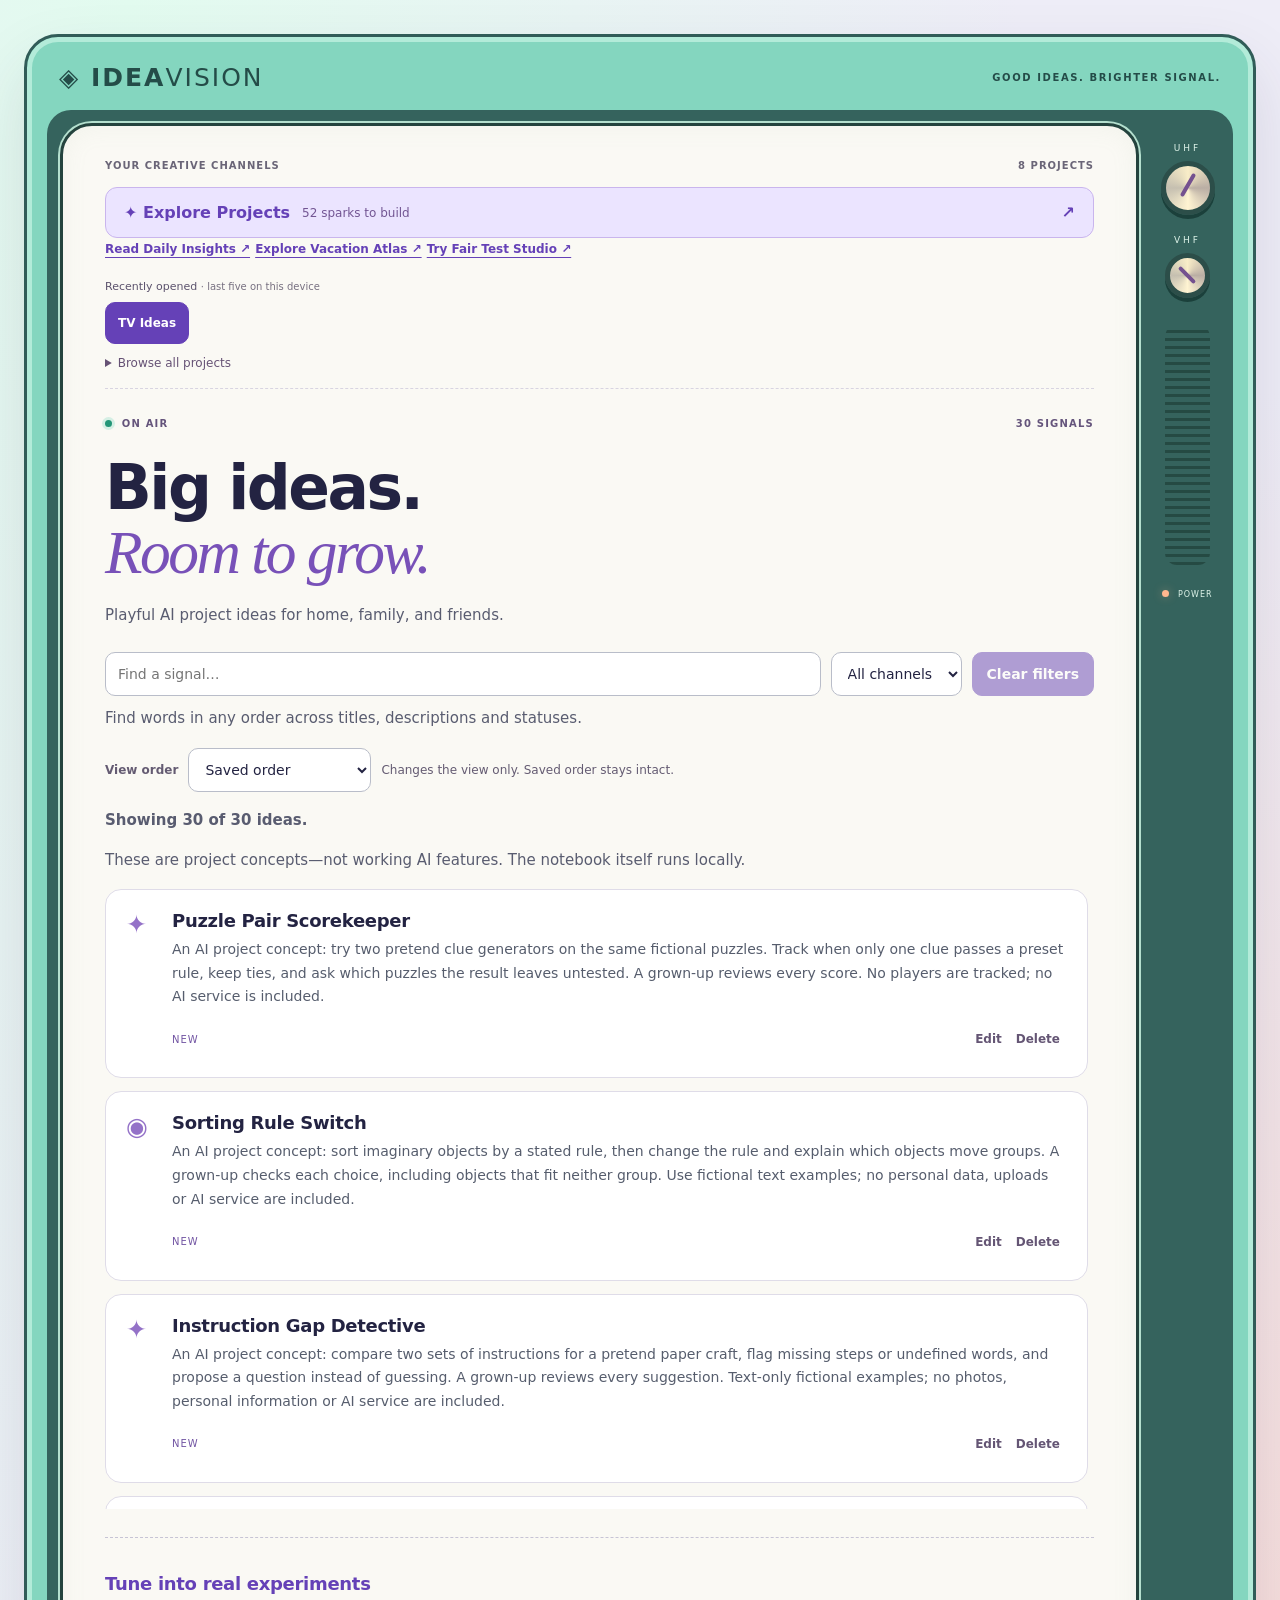
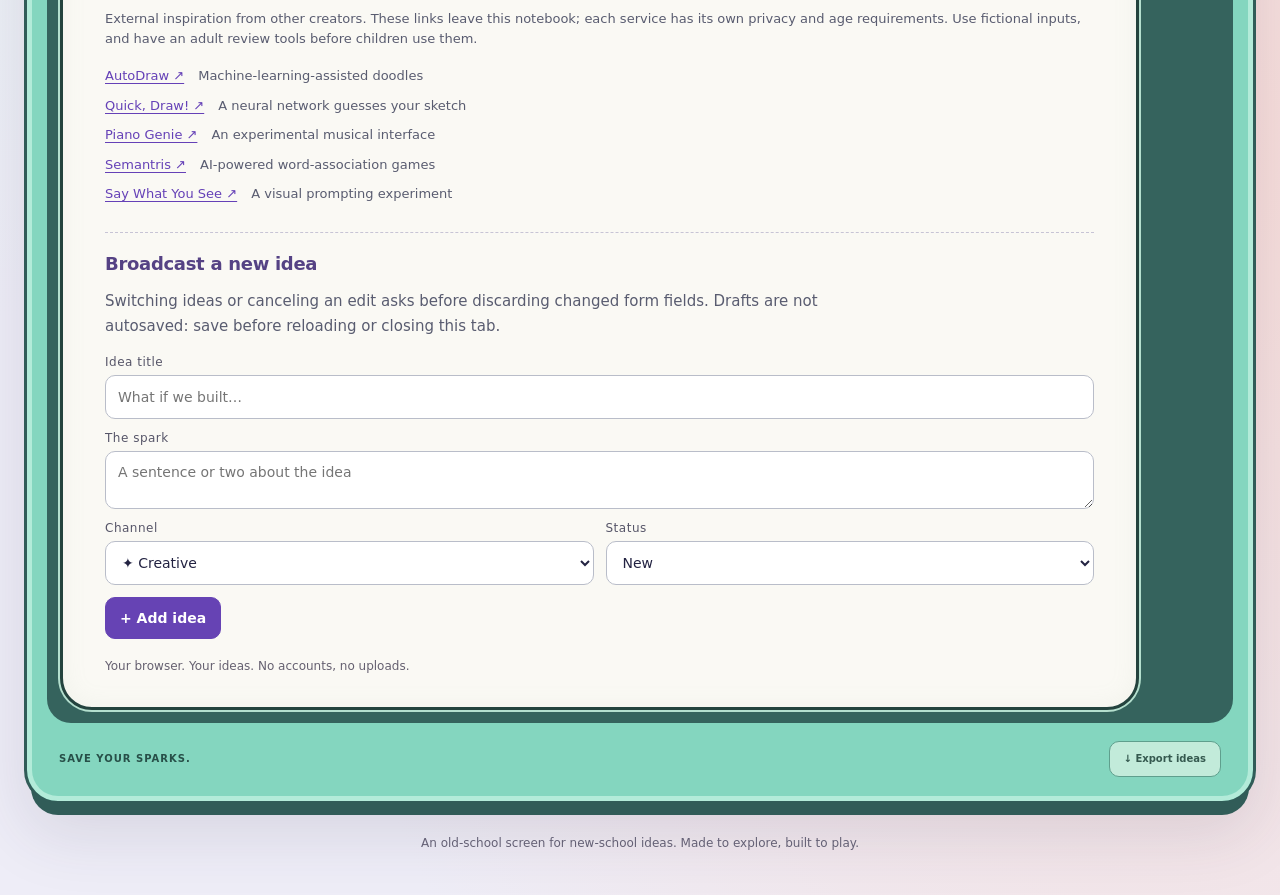
==== index.html @ 25216e30 "Measure position-only answer changes in Fair Test Studio" ====
<!doctype html>
<html lang="en">
<head><meta charset="utf-8"><meta name="viewport" content="width=device-width,initial-scale=1"><title>IdeaVision — Tune into your next idea</title><link rel="stylesheet" href="style.css?v=20261105-sort"></head>
<body>
<main class="television">
  <header><span class="brand">◈ IDEA<span>VISION</span></span><span class="model">GOOD IDEAS. BRIGHTER SIGNAL.</span></header>
  <div class="console">
    <section class="screen" aria-label="IdeaVision television">
      <nav class="launcher" aria-label="Project navigation">
        <div class="launcher-top"><span class="launcher-label">YOUR CREATIVE CHANNELS</span><span id="project-count"></span></div>
        <a class="explore-tab" href="#project=explore">✦ Explore Projects <span>52 sparks to build</span><b>↗</b></a>
        <a class="daily-insights-link" href="daily-insights/" target="_blank" rel="noopener noreferrer">Read Daily Insights ↗</a>
        <a class="daily-insights-link" href="vacations/" target="_blank" rel="noopener noreferrer">Explore Vacation Atlas ↗</a>
        <a class="daily-insights-link" href="fair-test.html" target="_blank" rel="noopener noreferrer">Try Fair Test Studio ↗</a>
        <p class="recent-label">Recently opened <span>· last five on this device</span></p>
        <div id="recent-projects" class="channels"></div>
        <details id="project-browser"><summary>Browse all projects</summary>
          <label for="project-search">Search projects</label><input id="project-search" type="search" placeholder="Find a tool, idea or endpoint…">
          <label for="project-picker">Jump to a project</label><select id="project-picker"><option value="">Choose a project…</option></select>
          <p id="project-results" role="status" aria-live="polite"></p><div id="project-directory"></div>
        </details>
        <p id="navigation-status" role="status" aria-live="polite"></p>
      </nav>
      <div id="panel-ideas" role="region" aria-label="TV Ideas notebook">
      <div class="broadcast"><span><i></i> ON AIR</span><span id="count">CH 01</span></div>
      <h1 id="heading">Big ideas.<br><em>Room to grow.</em></h1>
      <p class="intro">Playful AI project ideas for home, family, and friends.</p>
      <div class="toolbar"><label class="search"><span class="sr-only">Search ideas</span><input id="search" type="search" placeholder="Find a signal…" aria-describedby="search-help"></label><label><span class="sr-only">Filter by status</span><select id="filter"><option value="all">All channels</option><option>New</option><option>Exploring</option><option>Built</option></select></label><button id="clear-filters" type="button" disabled>Clear filters</button></div>
      <p id="search-help" class="intro">Find words in any order across titles, descriptions and statuses.</p>
      <div class="notebook-view"><label for="idea-sort">View order</label><select id="idea-sort" aria-describedby="sort-help"><option value="saved">Saved order</option><option value="title">Title A–Z</option><option value="status">Status: New → Built</option></select><span id="sort-help">Changes the view only. Saved order stays intact.</span></div>
      <p id="search-results" class="intro" role="status" aria-live="polite"></p>
      <p class="intro">These are project concepts—not working AI features. The notebook itself runs locally.</p>
      <p id="delete-note" class="intro" role="status" aria-live="polite"></p>
      <button id="undo-delete" type="button" hidden>Undo last delete</button>
      <div id="ideas" class="ideas"></div>
      <p id="empty" hidden>No signals here. Add an idea or change your filter.</p>
      <section class="inspiration" aria-labelledby="inspiration-heading">
        <h2 id="inspiration-heading">Tune into real experiments</h2>
        <p>External inspiration from other creators. These links leave this notebook; each service has its own privacy and age requirements. Use fictional inputs, and have an adult review tools before children use them.</p>
        <ul>
          <li><a href="https://www.autodraw.com/" target="_blank" rel="noopener noreferrer">AutoDraw ↗</a><span>Machine-learning-assisted doodles</span></li>
          <li><a href="https://quickdraw.withgoogle.com/?locale=en_US" target="_blank" rel="noopener noreferrer">Quick, Draw! ↗</a><span>A neural network guesses your sketch</span></li>
          <li><a href="https://magenta.github.io/glitch/piano-genie/" target="_blank" rel="noopener noreferrer">Piano Genie ↗</a><span>An experimental musical interface</span></li>
          <li><a href="https://experiments.withgoogle.com/semantris" target="_blank" rel="noopener noreferrer">Semantris ↗</a><span>AI-powered word-association games</span></li>
          <li><a href="https://labs.google.com/search/experiment/16" target="_blank" rel="noopener noreferrer">Say What You See ↗</a><span>A visual prompting experiment</span></li>
        </ul>
      </section>
      <form id="form">
        <h2 id="form-heading">Broadcast a new idea</h2>
        <p class="intro" id="draft-help">Switching ideas or canceling an edit asks before discarding changed form fields. Drafts are not autosaved: save before reloading or closing this tab.</p>
        <label>Idea title<input id="title" required maxlength="100" placeholder="What if we built…"></label>
        <label>The spark<textarea id="description" maxlength="500" rows="2" placeholder="A sentence or two about the idea"></textarea></label>
        <div class="form-row"><label>Channel<select id="icon"><option value="✦">✦ Creative</option><option value="◉">◉ Learning</option><option value="⚡">⚡ Tools</option><option value="♧">♧ Everyday</option></select></label><label>Status<select id="status"><option>New</option><option>Exploring</option><option>Built</option></select></label></div>
        <div class="buttons"><button type="submit" id="save">+ Add idea</button><button type="button" id="cancel" hidden>Cancel edit</button></div>
      </form>
      <p id="message" role="status" aria-live="polite"></p>
      <footer>Your browser. Your ideas. No accounts, no uploads.</footer>
      </div>
      <div id="panel-explore" role="region" aria-label="Explore Projects" hidden>
        <div class="broadcast"><span>CH 05 / THE POSSIBILITY CHANNEL</span><span>52 PROJECT CONCEPTS</span></div>
        <div class="explore-hero"><div><h1>What will you<br><em>make next?</em></h1><p class="intro">Small experiments. Big curiosity. Pick a spark, remix it, and make it yours.</p></div><div class="signal-art" aria-hidden="true"><span>✦</span><b>PLAY<br>CREATE<br>REPEAT</b></div></div>
        <p class="concept-note"><strong>Idea library, not 52 built apps.</strong> Each concept links to a real project or official building resource for inspiration. Our working tools are in Browse all projects above.</p>
        <div class="explore-toolbar"><label>Find your next spark<input type="search" id="explore-search" placeholder="Try music, AI, space, focus…"></label><label>Build level<select id="explore-level"><option value="all">Any level</option><option>Beginner</option><option>Intermediate</option><option>Advanced</option></select></label></div>
        <div id="explore-categories" class="explore-categories" role="group" aria-label="Project categories"></div>
        <div class="explore-actions"><label class="saved-toggle"><input id="explore-saved" type="checkbox"> My saved sparks</label><button id="explore-surprise" type="button">✧ Surprise me</button><button id="explore-clear" type="button">Clear filters</button></div>
        <p id="explore-count" role="status" aria-live="polite"></p><p id="explore-message" role="status" aria-live="polite"></p>
        <div id="explore-grid" class="explore-grid"></div>
        <div class="explore-pagination"><button id="explore-prev" type="button">← Previous</button><span id="explore-page"></span><button id="explore-next" type="button">Next sparks →</button></div>
        <p class="intro explore-footnote">Save buttons remember favorites on this browser only. Inspiration links open other websites; no saved ideas are sent. Some concepts need APIs, models, hardware or paid services: check requirements before building. Difficulty and time are rough planning estimates, not promises. Use fictional data for experiments.</p>
      </div>
      <div id="panel-news" role="region" aria-label="AI Agent Radar" hidden>
        <div class="broadcast"><span>CH 02 / AGENT RADAR</span><span id="agent-news-source">HACKER NEWS</span></div>
        <h1>Catch the<br><em>next signal.</em></h1>
        <p class="intro">Fresh conversations about AI agents, tools and launches. Search a topic, not just a handle.</p>
        <form id="agent-news-form">
          <label>What are you following?<input id="agent-news-query" maxlength="80" required value="AI agents" placeholder="AI agents, agentic AI, coding agents" autocomplete="off"></label>
          <div class="buttons"><button type="submit" id="agent-news-refresh">Refresh stories ↻</button><button type="button" id="agent-news-pause" aria-pressed="false">Pause auto-refresh</button></div>
        </form>
        <div class="brick-presets" id="agent-news-presets" aria-label="News topics"><button type="button" data-news-topic="AI agents">AI agents</button><button type="button" data-news-topic="agentic AI">Agentic AI</button><button type="button" data-news-topic="coding agents">Coding agents</button><button type="button" data-news-topic="multi-agent">Multi-agent</button></div>
        <p id="agent-news-status" role="status" aria-live="polite">Open this tab to fetch the latest matching Hacker News stories.</p>
        <div id="agent-news-list" aria-label="Recent Hacker News stories"></div>
        <p class="intro">Source: Hacker News community submissions via Algolia. Times are submission dates, not original article publication dates. Community claims are not independently verified. Topics are sent to Algolia; notebook content is not.</p>
        <p class="intro">This feed refreshes every five minutes while open and visible. It does not run in the background after you close the page, and upstream indexing may lag.</p>
        <div class="news-status"><strong>Want the conversation on X?</strong><p>This is a Hacker News feed, not X posts. Open the latest X search for your topic. X may ask you to sign in.</p><a id="agent-news-x-search" href="https://x.com/search?q=AI+agents&amp;src=typed_query&amp;f=live" target="_blank" rel="noopener noreferrer">Search latest on X ↗</a></div>
        <details class="news-plan"><summary>Optional public X profile preview</summary>
          <form id="news-form"><label>Public handle (without @)<input id="news-handle" maxlength="15" pattern="[A-Za-z0-9_]{1,15}" required placeholder="Public account handle" autocomplete="off"></label><p class="intro">Loading contacts X and may use its cookies. Only public posts can appear. Nothing from your notebook is sent. Do not enter passwords or API keys.</p><button type="submit" id="load-news">Load public X preview</button><button type="button" id="clear-news">Clear preview</button></form>
          <p id="news-message" role="status" aria-live="polite">No external X resources loaded.</p><div id="news-feed"></div>
          <p class="intro">X controls availability and ordering. An embedded profile is not a topic-search feed or a guarantee of freshness.</p>
        </details>
        <details class="news-plan"><summary>Connect a real X topic feed</summary><p>Automatic X search needs approved developer access, a server-side credential store and an API budget. No X API is connected or billed here. Never put a secret key in this public page or repository.</p><a href="https://docs.x.com/x-api/posts/search/introduction" target="_blank" rel="noopener noreferrer">Official X search documentation ↗</a></details>
      </div>
      <div id="panel-pomodoro" role="region" aria-label="Pomodoro Focus" hidden>
        <div class="broadcast"><span>CH 04 / FIND YOUR FOCUS</span><span>LOCAL TIMER</span></div>
        <h1>One thing.<br><em>One interval.</em></h1>
        <p class="intro">Focus, rest, repeat. Start with five 30-minute focus rounds, 10-minute short breaks and a 30-minute long break after round four.</p>
        <section class="pomodoro-display" aria-label="Timer">
          <h2 id="pomodoro-phase">Focus · round 1 of 5</h2>
          <p id="pomodoro-time" role="timer" aria-live="off" aria-label="Time remaining">30:00</p>
          <div class="buttons"><button id="pomodoro-start" type="button">Start</button><button id="pomodoro-pause" type="button" disabled>Pause</button><button id="pomodoro-reset" type="button">Reset session</button></div>
          <p id="pomodoro-status" role="status" aria-live="polite"></p>
        </section>
        <form id="pomodoro-form">
          <h2>Make it your rhythm</h2>
          <p class="intro">Fields are draft settings until you choose Apply. The session plan below always shows the applied settings.</p>
          <div class="form-row"><label>Focus (minutes)<input id="pomodoro-work" type="number" min="1" max="180" step="1" required value="30"></label><label>Short break (minutes)<input id="pomodoro-short" type="number" min="1" max="180" step="1" required value="10"></label></div>
          <div class="form-row"><label>Long break (minutes)<input id="pomodoro-long" type="number" min="1" max="180" step="1" required value="30"></label><label>Total focus rounds<input id="pomodoro-rounds" type="number" min="1" max="20" step="1" required value="5"></label></div>
          <label>Long break every N focus rounds<input id="pomodoro-longEvery" type="number" min="1" max="20" step="1" required value="4"></label>
          <button type="submit">Apply settings &amp; reset</button>
          <p id="pomodoro-settings-status" role="status" aria-live="polite"></p>
        </form>
        <h2>Your session</h2><p id="pomodoro-plan" class="intro"></p>
        <p class="intro">Intervals advance automatically; the session ends after the last focus round with no extra break. Keep this page open: refresh or closing it resets this timer and its settings. Switching projects keeps it running. A sleeping or throttled browser may update late; it catches up to elapsed time when active. No alarm, notifications or background service. Notebook data is unchanged.</p>
      </div>
      <div id="panel-bricks" role="region" aria-label="Brick Word" hidden>
        <div class="broadcast"><span>CH 03 / MAKE SOMETHING</span><span>READY TO BUILD</span></div>
        <h1>Small bricks.<br><em>Big words.</em></h1>
        <p class="intro">Turn a word into colorful LEGO-style brick lettering. Build it. Download it. Make someone smile.</p>
        <form id="brick-form">
          <div class="brick-controls"><label>Your word or short phrase<input id="brick-word" maxlength="48" value="HELLO" required placeholder="Try DREAM BIG" autocomplete="off" aria-describedby="brick-help"></label><label>Brick colors<select id="brick-palette"><option value="classic">Toybox classics</option><option value="sunset">Sunset candy</option><option value="ocean">Ocean blue</option></select></label></div>
          <p id="brick-help" class="intro">Up to 24 characters. Letters are built from studs, not AI-generated objects. Text stays in your browser.</p>
          <div class="buttons"><button type="submit">Build image ↗</button><button type="button" id="brick-download">↓ Download PNG</button></div>
        </form>
        <div class="brick-presets" aria-label="Try a sample word"><span>TRY</span><button type="button" data-brick-word="PLAY">PLAY</button><button type="button" data-brick-word="DREAM BIG">DREAM BIG</button><button type="button" data-brick-word="ROBOT">ROBOT</button></div>
        <div class="brick-preview"><canvas id="brick-canvas" width="1400" height="900" role="img" aria-label="Building-block lettering preview">Your browser needs canvas support to show the brick image.</canvas></div>
        <p id="brick-message" role="status" aria-live="polite"></p>
        <p class="intro">Free, local rendering. No account, API key, or upload. Not affiliated with or endorsed by the LEGO Group.</p>
      </div>
    </section>
    <aside aria-label="Television details"><span class="tuning">UHF</span><div class="dial" aria-hidden="true"></div><span class="tuning">VHF</span><div class="dial small" aria-hidden="true"></div><div class="speaker" aria-hidden="true"></div><span class="power"><i></i> POWER</span></aside>
  </div>
  <div class="bottom"><span>SAVE YOUR SPARKS.</span><button id="export" type="button">↓ Export ideas</button></div>
</main>
<p class="caption">An old-school screen for new-school ideas. Made to explore, built to play.</p>
<script src="app.js?v=20261120-pairs"></script>
<script src="projects.js?v=20261113-6-vacation-atlas"></script>
<script src="navigation.js?v=2-explore"></script>
<script src="channels.js?v=3-directory"></script>
<script src="brickword.js?v=1"></script>
<script src="news.js?v=1"></script>
<script src="pomodoro.js?v=1"></script>
<script src="explore-data.js?v=3"></script>
<script src="explore.js?v=1"></script>
</body></html>
---- style.css ----
:root{color-scheme:dark;--ink:#d9f0bf;--dim:#9bb18b;--accent:#e4c76c;--edge:#324633}*{box-sizing:border-box}body{margin:0;padding:55px 22px 28px;background:#151714;color:var(--ink);font-family:ui-monospace,SFMono-Regular,Consolas,monospace;background-image:radial-gradient(ellipse at top,#30352a,transparent 65%)}.television{max-width:1080px;margin:auto;background:linear-gradient(110deg,#8b6542,#66462f);padding:24px;border:8px solid #33291f;border-radius:40px;box-shadow:0 30px 70px #0009,inset 0 0 0 2px #ba936a}header{display:flex;justify-content:space-between;align-items:center;padding:0 8px 20px;gap:16px;color:#f5deaf}.brand{font-size:24px;font-weight:800;letter-spacing:2px}.brand span{font-weight:400}.model{font-size:10px;letter-spacing:2px}.console{display:grid;grid-template-columns:minmax(0,1fr) 116px;gap:20px;background:#302d24;border-radius:24px;padding:20px;box-shadow:inset 0 3px 8px #0008}.screen{position:relative;background:#18251d;border:7px solid #0d120f;border-radius:70px / 38px;padding:30px;box-shadow:inset 0 0 50px #0008,0 0 0 3px #5a5747;overflow:hidden}.screen:before{content:"";position:absolute;inset:0;background:repeating-linear-gradient(0deg,transparent,transparent 3px,#0002 4px);pointer-events:none;z-index:1;opacity:.45}.broadcast{display:flex;justify-content:space-between;font-size:11px;letter-spacing:2px;color:var(--accent)}i{display:inline-block;width:7px;height:7px;background:#d7b84d;border-radius:50%;margin-right:5px;box-shadow:0 0 8px #e4c76c88}h1{font-family:Georgia,serif;font-size:clamp(38px,5vw,58px);font-weight:400;line-height:1.03;letter-spacing:-2px;margin:26px 0 14px}h1 em{color:var(--accent)}.intro,.caption{font-size:12px;line-height:1.6;color:var(--dim)}.toolbar{display:flex;gap:10px;margin:25px 0 18px}.search{flex:1}input,textarea,select,button{font:inherit;font-size:12px;border-radius:6px}input,textarea,select{width:100%;background:#122018;border:1px solid #496047;padding:11px;color:var(--ink)}input:focus,textarea:focus,select:focus,button:focus-visible{outline:2px solid var(--accent);outline-offset:3px}button{cursor:pointer;border:1px solid #65724e;padding:10px 14px;background:#cfbd76;color:#1b2319;font-weight:700}button:hover{background:#e4d499}.ideas{display:grid;gap:10px}.card{padding:15px;border:1px solid var(--edge);border-radius:10px;background:#223426;display:grid;grid-template-columns:32px 1fr;gap:10px}.idea-icon{font-size:25px;color:var(--accent)}.card h2{font-size:15px;margin:0 0 7px}.card p{font-size:12px;line-height:1.6;color:#b1c5a2;margin:0;white-space:pre-wrap;overflow-wrap:anywhere}.card h2{overflow-wrap:anywhere}.card-bottom{display:flex;align-items:center;justify-content:space-between;margin-top:12px;gap:8px}.badge{color:#c7b972;font-size:10px;letter-spacing:1px;text-transform:uppercase}.card button{background:transparent;color:var(--dim);padding:4px 7px;border:0;font-size:11px}.card button:hover{color:var(--accent);background:#314631}form{margin-top:28px;padding-top:20px;border-top:1px dashed #536344}form h2{font-size:13px;font-weight:400;margin:0 0 15px;color:var(--accent)}form label{display:block;font-size:10px;color:var(--dim);letter-spacing:.5px;margin-bottom:12px}form label input,form label textarea,form label select{display:block;margin-top:6px}.form-row{display:flex;gap:12px}.form-row label{flex:1}.buttons{display:flex;gap:10px}#cancel{background:transparent;color:var(--ink)}footer{font-size:10px;color:#8da180;margin-top:20px}#message{font-size:11px;color:var(--accent)}aside{display:flex;align-items:center;flex-direction:column;padding:10px 0;color:#c9bd9b}.tuning{font-size:10px;letter-spacing:3px;margin:8px 0 12px}.dial{height:78px;width:78px;border:7px solid #171b18;border-radius:50%;background:conic-gradient(#716e59,#272e26,#797360,#30332a,#716e59);box-shadow:0 3px 6px #0008;position:relative;margin-bottom:20px}.dial:after{content:"";position:absolute;width:5px;height:38px;background:#c8bb8a;left:29px;top:6px;transform:rotate(30deg);border-radius:5px}.small{width:65px;height:65px}.small:after{left:23px;height:31px;top:4px;transform:rotate(-45deg)}.speaker{width:85px;flex:1;min-height:180px;background:repeating-linear-gradient(0deg,#171c17 0,#171c17 3px,transparent 3px,transparent 8px);margin:15px 0 25px;border-radius:12px}.power{font-size:9px;letter-spacing:1px}.bottom{display:flex;justify-content:space-between;align-items:center;margin:20px 8px 0;font-size:10px;letter-spacing:2px;color:#f5deb6}.bottom button{background:#382e23;color:#e6cfa0;border-color:#8f7957;font-size:10px}.caption{text-align:center;margin:20px auto;max-width:700px}.sr-only{position:absolute;width:1px;height:1px;padding:0;margin:-1px;overflow:hidden;clip:rect(0,0,0,0);white-space:nowrap;border:0}[hidden]{display:none!important}@media(max-width:650px){body{padding:20px 10px}.television{border-width:5px;border-radius:25px;padding:12px}.console{display:block;padding:10px}.screen{border-radius:35px / 22px;padding:22px 16px;border-width:4px}aside{display:none}.model{display:none}.brand{font-size:19px}header{padding:4px 5px 15px}.toolbar{flex-direction:column}.bottom{letter-spacing:0;gap:10px}.form-row{gap:8px}.card{grid-template-columns:22px 1fr;gap:8px}h1{letter-spacing:-1px}.caption{font-size:10px}}

.inspiration{margin-top:28px;padding-top:20px;border-top:1px dashed #536344}.inspiration h2{font-size:15px;color:var(--accent)}.inspiration p{font-size:11px;line-height:1.6;color:var(--dim)}.inspiration ul{list-style:none;padding:0;display:grid;gap:10px}.inspiration li{display:flex;flex-wrap:wrap;gap:6px 14px;font-size:11px;line-height:1.5}.inspiration a{color:var(--accent);text-underline-offset:3px}.inspiration span{color:var(--dim)}.inspiration a:focus-visible{outline:2px solid var(--accent);outline-offset:4px}
.ideas{max-height:540px;overflow-y:auto;padding-right:6px;scrollbar-color:#65724e #18251d;scrollbar-width:thin}@media(max-width:650px){.ideas{max-height:440px}}
.channels{display:flex;gap:8px;margin:0 0 24px;position:relative;z-index:2}.channels button{flex:1;background:#172019;color:var(--dim);padding:12px 8px}.channels button[aria-selected="true"]{background:#dac275;color:#1b281d;box-shadow:0 0 14px #d4bf5422}.news-status{border:1px dashed #8b8451;padding:18px;margin:24px 0;color:var(--accent);font-size:13px;line-height:1.7}.news-status p,.news-plan{font-size:12px;line-height:1.7;color:var(--dim)}#news-message{font-size:12px;line-height:1.7;color:var(--accent)}#news-feed a,.news-plan a{color:var(--accent)}#news-feed{min-height:40px;overflow:hidden;margin:20px 0}#clear-news{background:transparent;color:var(--ink);margin:8px 0}.news-plan{margin:25px 0}button:disabled{cursor:wait;opacity:.6}@media(max-width:650px){.channels button{font-size:10px;padding:12px 4px}}

/* Brick Word studio: scoped to the third channel. */
.brick-controls{display:grid;grid-template-columns:2fr 1fr;gap:14px}#brick-form{margin-top:20px}#brick-word{font-size:18px;letter-spacing:1px}#brick-download{background:transparent;color:var(--ink)}.brick-presets{display:flex;align-items:center;flex-wrap:wrap;gap:7px;margin:20px 0 14px;font-size:10px;color:var(--dim)}.brick-presets button{background:#223426;color:var(--accent);font-size:10px;padding:7px 10px}.brick-preview{background:#e7e5dc;border:5px solid #0e1711;border-radius:14px;overflow:hidden;box-shadow:0 8px 24px #0004}#brick-canvas{display:block;width:100%;height:auto}#brick-message{color:var(--accent);font-size:12px;line-height:1.6;min-height:38px}.channels{flex-wrap:wrap}.channels button{min-width:100px}.buttons{flex-wrap:wrap}@media(max-width:650px){.brick-controls{grid-template-columns:1fr}.channels{gap:5px}.channels button{min-width:70px}.brick-preview{border-width:3px;border-radius:9px}}
/* Scalable launcher: five recent destinations, bounded directory, no 50-tab strip. */
.launcher{border-bottom:1px dashed #536344;padding-bottom:12px;margin-bottom:24px}.launcher-top{display:flex;justify-content:space-between;gap:12px;font-size:10px;letter-spacing:1px;color:var(--accent)}.recent-label{font-size:11px;margin:17px 0 9px}.recent-label span{color:var(--dim);font-size:10px}.launcher .channels{margin-bottom:12px;flex-wrap:wrap}.launcher .channels button,.launcher .channels a{flex:0 1 auto;min-width:0;padding:10px 13px;font-size:12px}.launcher button[aria-current="page"]{background:var(--accent);color:#172019}.launcher a{color:var(--accent)}#project-browser{background:#101b14;border:1px solid var(--edge);border-radius:10px;padding:13px}#project-browser summary{cursor:pointer;color:var(--accent);font-size:12px}#project-browser label{display:block;font-size:11px;margin:14px 0 6px}#project-directory{max-height:330px;overflow:auto;display:grid;gap:10px}.project-card{border-top:1px solid var(--edge);padding:13px 3px}.project-card .badge{display:block;margin-bottom:8px}.project-card button{display:block;background:transparent;color:var(--ink);padding:3px 0;text-align:left;font-size:15px}.project-card p,#project-results,#navigation-status{font-size:11px;line-height:1.6;color:var(--dim)}#navigation-status:empty{display:none}.launcher :focus-visible{outline:2px solid var(--accent);outline-offset:3px}
#agent-news-list{max-height:600px;overflow:auto;margin-top:20px}.agent-news-card{border-top:1px solid var(--edge);padding:15px 2px}.agent-news-card h3{font-size:15px;line-height:1.6;margin:0 0 8px}.agent-news-card a,.news-status a{color:var(--accent);text-underline-offset:3px}.agent-news-card>a{font-size:11px}#agent-news-status{font-size:12px;line-height:1.6;color:var(--accent)}#agent-news-pause{background:transparent;color:var(--ink)}


/* Local focus timer; keep countdown stable and responsive. */
.pomodoro-display {padding:1.25rem;border:1px solid var(--line,#527267);border-radius:12px;margin:1.5rem 0;}
#pomodoro-time {font-size:clamp(3rem,12vw,6rem);font-variant-numeric:tabular-nums;line-height:1.1;margin:1rem 0;}
#pomodoro-plan {overflow-wrap:anywhere;}

/* Modern mint television: a generous screen, crisp type, and playful analog details. */
:root{color-scheme:light;--ink:#232342;--dim:#595c70;--accent:#6541b7;--edge:#dcdbe8}
body{padding:34px 24px 22px;background:#eeedf7;background-image:radial-gradient(ellipse at 10% 0%,#e2fbef,transparent 55%),radial-gradient(ellipse at 95% 70%,#f7dcd9,transparent 55%);font-family:ui-sans-serif,system-ui,-apple-system,BlinkMacSystemFont,"Segoe UI",sans-serif}
.television{max-width:1380px;background:#84d6bf;padding:20px;border:3px solid #315c58;border-radius:34px;box-shadow:0 18px 0 -7px #315c58,0 30px 65px #34334d20,inset 0 0 0 5px #b3ebd9}
header{color:#244c48;padding:6px 12px 18px}.brand{font-size:25px;letter-spacing:2px}.model{font-size:10px;font-weight:700;letter-spacing:1.6px}
.console{grid-template-columns:minmax(0,1fr) 65px;gap:16px;padding:13px;background:#35635d;border-radius:24px;box-shadow:none}
.screen{background:#faf9f4;border:3px solid #24433e;border-radius:32px;padding:34px 42px;box-shadow:inset 0 0 25px #a6b8a71a,0 0 0 2px #b4dfce}
.screen:before{opacity:.025;z-index:0}.screen>*{position:relative;z-index:1}
h1{font-family:ui-sans-serif,system-ui,sans-serif;font-weight:800;font-size:clamp(38px,4.8vw,64px);letter-spacing:-2.5px;line-height:1.04;margin:24px 0 18px}h1 em{font-family:Georgia,serif;font-weight:400;color:#7851b8}h2{letter-spacing:-.3px}
.intro{font-size:15px;line-height:1.7;max-width:76ch}.broadcast{font-size:10px;line-height:1.6;letter-spacing:1.2px;font-weight:750;color:#64547b}.broadcast i{background:#239677;box-shadow:0 0 0 3px #d5efe4}
input,textarea,select,button{font-size:14px;border-radius:10px}input,textarea,select{background:#fff;border-color:#b9bdc9;color:var(--ink);padding:12px;min-height:44px}button{background:#6643b4;color:white;border:1px solid #6643b4;min-height:42px}button:hover{background:#523595}button:disabled{cursor:not-allowed;opacity:.5}a{color:#6341aa;text-underline-offset:4px}a:focus-visible,summary:focus-visible{outline:3px solid #8563cf;outline-offset:4px}
form{border-color:#c7c4d5}form label{font-size:12px;color:#565568}form h2{font-size:18px;font-weight:700;color:#554284}.card{background:#fff;border-color:#dfdce8;padding:20px;grid-template-columns:30px 1fr;gap:16px;border-radius:16px}.card h2{font-size:18px}.card p{font-size:14px;line-height:1.7;color:#565d6d}.idea-icon{color:#9472c8}.badge{color:#7255a3}.card button{font-size:12px;color:#645574;min-height:36px}.card button:hover{background:#eeebf8;color:#563494}.ideas{max-height:620px;scrollbar-color:#ab9bca #f0eef7;gap:13px}.toolbar{margin-top:24px}
.launcher{border-color:#d8d4e1;padding-bottom:18px;margin-bottom:27px}.launcher-top{font-size:10px;color:#6a6577;font-weight:750}.recent-label{margin-top:14px;color:#5b526c}.recent-label span{color:#777080}.launcher .channels{gap:6px}.launcher .channels button{border-color:#d7d1e5;color:#5c4c75;background:#f0edf7;font-size:12px;padding:9px 12px}.launcher button[aria-current="page"]{background:#6541b7;color:white;border-color:#6541b7}.launcher .channels button:hover{background:#dfd6f0;color:#372652}
.explore-tab{display:flex;align-items:center;gap:12px;margin-top:16px;padding:15px 18px;background:#ebe4ff;border:1px solid #c9b5ed;border-radius:12px;text-decoration:none;font-size:16px;font-weight:750;color:#51308d}.explore-tab span{font-size:12px;font-weight:500;color:#725593}.explore-tab b{margin-left:auto}.explore-tab:hover,.explore-tab[aria-current="page"]{background:#e0d4f7;border-color:#a789d3}
#project-browser{background:transparent;border:0;padding:0}#project-browser summary{color:#665275;font-size:12px}#project-directory{grid-template-columns:repeat(2,minmax(0,1fr));gap:14px}#project-browser label{font-size:12px;color:var(--dim)}.project-card button{color:#4e377a;font-size:16px;min-height:32px}.project-card button:hover{background:#f0eafa}.project-card p,#project-results,#navigation-status{font-size:12px;color:var(--dim)}
aside{color:#def3e9;padding:12px 0}.tuning{font-size:9px;margin:8px 0}.dial{width:54px;height:54px;border:5px solid #2c4e49;background:conic-gradient(#f9edc8,#baaea4,#fff4d2,#c5bfb0,#f9edc8);margin-bottom:12px;box-shadow:0 4px 0 #1b403b}.dial:after{width:4px;height:26px;background:#74518f;left:20px;top:6px}.small{width:45px;height:45px}.small:after{left:15px;height:22px}.speaker{width:45px;min-height:130px;max-height:240px;background:repeating-linear-gradient(0deg,#254a43 0,#254a43 3px,transparent 3px,transparent 8px)}.power{font-size:8px}.power i{background:#ffb78f;box-shadow:0 0 10px #ffb78f60}
.bottom{color:#274f48;letter-spacing:1px;font-weight:750;margin:18px 12px 4px}.bottom button{color:#35594f;background:#c2ebda;border-color:#5f9f8d;min-height:36px}.caption{font-size:12px;color:#646075;max-width:900px;margin-top:30px}footer{font-size:12px;color:#656070}
.inspiration{border-color:#c7c4d5}.inspiration h2{font-size:18px}.inspiration p,.inspiration li{font-size:13px}.brick-presets button{background:#ebe4f7;color:#5a3c8b;border-color:#d8cbe8}.brick-preview{border-color:#c3b8da}.news-status{background:#f0edf8;color:#5f447d;border-color:#baa9d0}.news-status p,.news-plan{color:#5e596d;font-size:14px}.agent-news-card{padding:20px 2px}.agent-news-card h3{font-size:18px}.pomodoro-display{background:#eee8fb;border-color:#c9b5e2;border-radius:20px;padding:24px}.pomodoro-display h2{font-size:17px;color:#5b3d88}#pomodoro-time{color:#513882;font-weight:750;letter-spacing:-3px}#brick-download,#agent-news-pause,#clear-news,#cancel{background:transparent;color:#604381;border-color:#ad9bc7}
.explore-hero{display:flex;align-items:center;justify-content:space-between;gap:25px}.explore-hero .intro{max-width:48ch}.signal-art{flex:0 0 150px;transform:rotate(7deg);border-radius:22px;background:#fac2ad;border:2px solid #935b59;color:#754550;padding:18px;box-shadow:7px 7px 0 #eadbef;text-align:center}.signal-art span{display:block;font-size:66px;line-height:1}.signal-art b{font-size:11px;letter-spacing:2px;line-height:1.5}.concept-note{background:#efedf5;border-radius:12px;padding:15px 18px;font-size:12px;color:#676171;line-height:1.65}.concept-note strong{color:#514366}
.explore-toolbar{display:grid;grid-template-columns:minmax(0,1fr) 180px;gap:16px;margin:25px 0 15px}.explore-toolbar label{font-size:12px;color:#645b72;font-weight:650}.explore-toolbar input,.explore-toolbar select{display:block;margin-top:7px}.explore-categories{display:flex;flex-wrap:wrap;gap:7px}.explore-categories button{font-size:12px;border:1px solid #c9c0d8;background:#fff;color:#655575;min-height:38px;padding:8px 12px;border-radius:24px}.explore-categories button[aria-pressed="true"]{background:#6443a6;color:white;border-color:#6443a6}.explore-actions{display:flex;gap:9px;flex-wrap:wrap;align-items:center;margin-top:17px}.explore-actions button{font-size:12px;padding:9px 12px;min-height:38px}#explore-clear{background:transparent;color:#6c5b7d;border-color:#c9bfd4}.saved-toggle{display:flex;align-items:center;gap:7px;margin-right:auto;font-size:12px;color:#62566e}.saved-toggle input{width:18px;min-height:18px;accent-color:#6b48ad}#explore-count{font-size:12px;font-weight:650;margin:22px 0 14px;color:#756681}#explore-message{font-size:12px;color:#5f407e}#explore-message:empty{display:none}
.explore-grid{display:grid;grid-template-columns:repeat(3,minmax(0,1fr));gap:16px}.spark-card{display:flex;flex-direction:column;background:#fff;border:1px solid #d8d4e1;border-radius:17px;padding:20px;box-shadow:0 4px 0 #e8e5ee;min-width:0;transition:transform .15s,box-shadow .15s}.spark-card:hover{transform:translateY(-3px);box-shadow:0 7px 0 #e8e5ee}.spark-top{display:flex;align-items:center;justify-content:space-between;gap:8px}.spark-number{display:grid;place-items:center;width:33px;height:33px;flex-shrink:0;background:#efe6fc;border-radius:10px;font-size:12px;font-weight:750;color:#765199}.spark-category{font-size:9px;text-transform:uppercase;letter-spacing:.5px;color:#7a648e;text-align:right}.spark-card:nth-child(3n+2) .spark-number{background:#dff1e6;color:#35775d}.spark-card:nth-child(3n+3) .spark-number{background:#ffe8d9;color:#985c39}.spark-card h2{font-size:19px;line-height:1.2;margin:18px 0 10px;color:#353046}.spark-description{font-size:13px;line-height:1.7;color:#686174;margin:0 0 18px;flex:1}.spark-meta{font-size:11px;line-height:1.5;color:#85718e;border-top:1px solid #eeebf2;padding-top:12px;margin:0}.spark-actions{display:flex;align-items:center;gap:10px;justify-content:space-between;margin-top:14px}.spark-save{font-size:12px;color:#705183;border:1px solid #d4c6de;background:#f8f4fc;min-height:36px;padding:7px 10px;flex-shrink:0}.spark-save:hover,.spark-save[aria-pressed="true"]{background:#ecdef6;color:#6e3d91;border-color:#b79acb}.spark-actions a{font-size:11px;line-height:1.5;color:#795a90;text-align:right;overflow-wrap:anywhere}.explore-empty{grid-column:1/-1;padding:32px;border:1px dashed #bbaac9;border-radius:15px;color:#776381;text-align:center}.explore-pagination{display:flex;align-items:center;justify-content:center;gap:18px;margin:26px 0}.explore-pagination button{font-size:12px;background:#f1ecf7;color:#6a4b82;border-color:#cdbada;min-height:40px}.explore-pagination span{font-size:12px;color:#806b8c}.explore-footnote{font-size:12px;border-top:1px solid #e0d9e8;padding-top:20px}
@media(min-width:1500px){.screen{padding:40px 48px}}
@media(max-width:1100px){.explore-grid{grid-template-columns:repeat(2,minmax(0,1fr))}.screen{padding:28px}.signal-art{flex-basis:115px;padding:13px}.signal-art span{font-size:49px}}
@media(max-width:700px){body{padding:12px 8px 18px}.television{padding:10px;border-radius:23px;border-width:2px;box-shadow:0 10px 0 -5px #315c58,0 16px 32px #34334d20}.console{display:block;padding:7px;border-radius:19px}.screen{padding:22px 17px;border-radius:20px;border-width:2px}aside{display:none}header{padding:5px 6px 13px}.brand{font-size:20px}.model{display:none}h1{font-size:40px;letter-spacing:-1.7px}.intro{font-size:14px}.explore-tab{padding:13px 12px;font-size:14px;gap:8px}.explore-tab span{font-size:10px}.explore-grid{grid-template-columns:1fr}.spark-card{padding:21px}.spark-card h2{font-size:21px}.spark-description{font-size:14px}.spark-category{font-size:10px}.explore-hero{gap:10px}.signal-art{display:none}.explore-toolbar{grid-template-columns:1fr}.explore-categories{gap:6px}.explore-categories button{font-size:11px;padding:8px 10px}.explore-actions{gap:8px}.saved-toggle{width:100%;margin-bottom:5px}.explore-pagination{gap:10px}.explore-pagination button{padding:10px}.card{padding:16px;gap:10px}.card h2{font-size:17px}.card p{font-size:13px}.ideas{max-height:560px}.toolbar{flex-direction:column}.form-row{gap:10px}.launcher .channels button{font-size:11px;padding:8px 10px}#project-directory{grid-template-columns:1fr}.bottom{font-size:9px;margin:13px 4px 0}.caption{font-size:11px}.brick-controls{grid-template-columns:1fr}.pomodoro-display{padding:18px}.broadcast{font-size:9px;letter-spacing:.6px;gap:10px}.concept-note{font-size:12px;padding:13px}.explore-footnote{font-size:12px}}
@media(prefers-reduced-motion:reduce){.spark-card{transition:none}.spark-card:hover{transform:none}}


/* Keep the recovery action separate from the restored idea cards. */
#undo-delete{margin-bottom:14px}

.daily-insights-link{display:inline-block;margin:4px 0 10px;color:var(--accent);font-size:12px;font-weight:700;text-underline-offset:4px}


/* Notebook search controls stay distinct from the editable idea form. */
#clear-filters{white-space:nowrap;align-self:stretch}#clear-filters:disabled{cursor:default;opacity:.5}#search-help{margin-top:-8px}#search-results{font-weight:600}
.notebook-view{display:flex;align-items:center;flex-wrap:wrap;gap:10px;font-size:12px;color:#645b72;margin:16px 0}.notebook-view label{font-weight:650}.notebook-view select{width:auto;max-width:100%;min-width:170px}.notebook-view span{flex:1;min-width:180px;line-height:1.5}@media(max-width:700px){.notebook-view span{flex-basis:100%;min-width:0}}
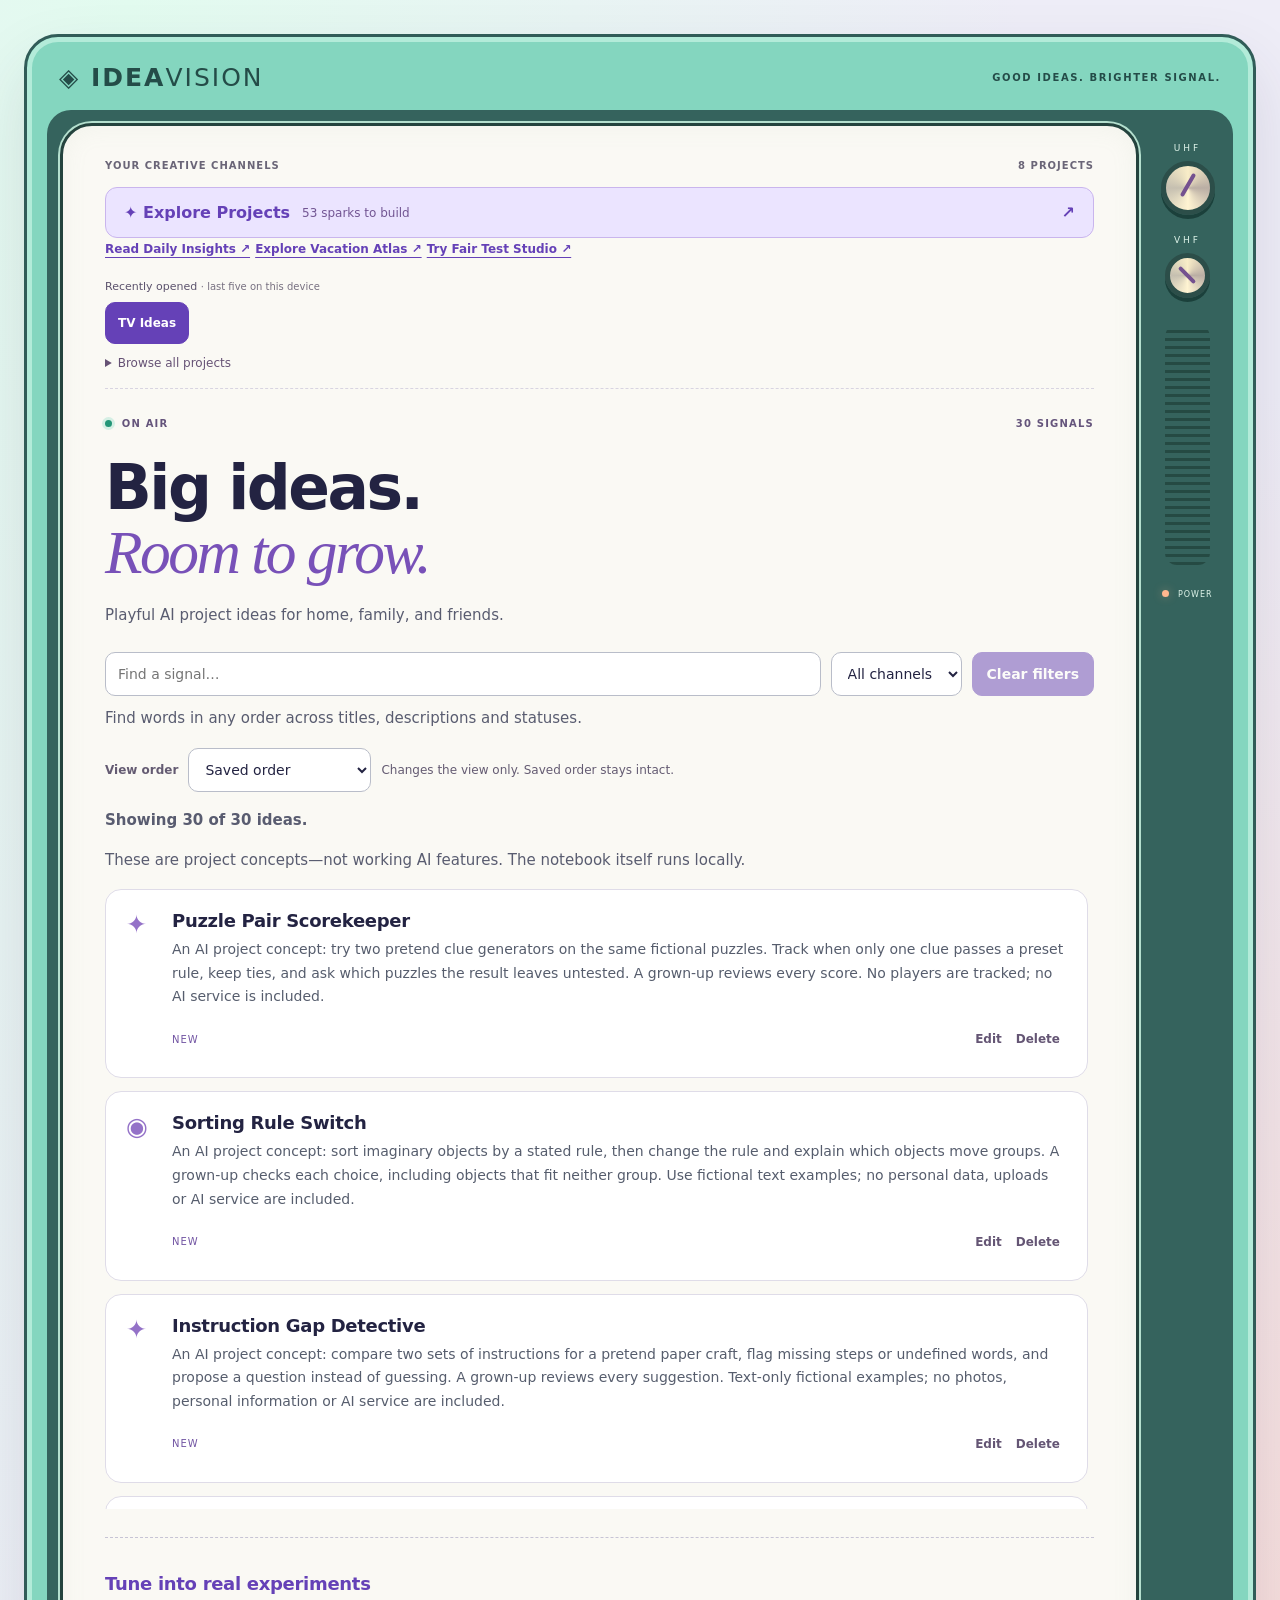
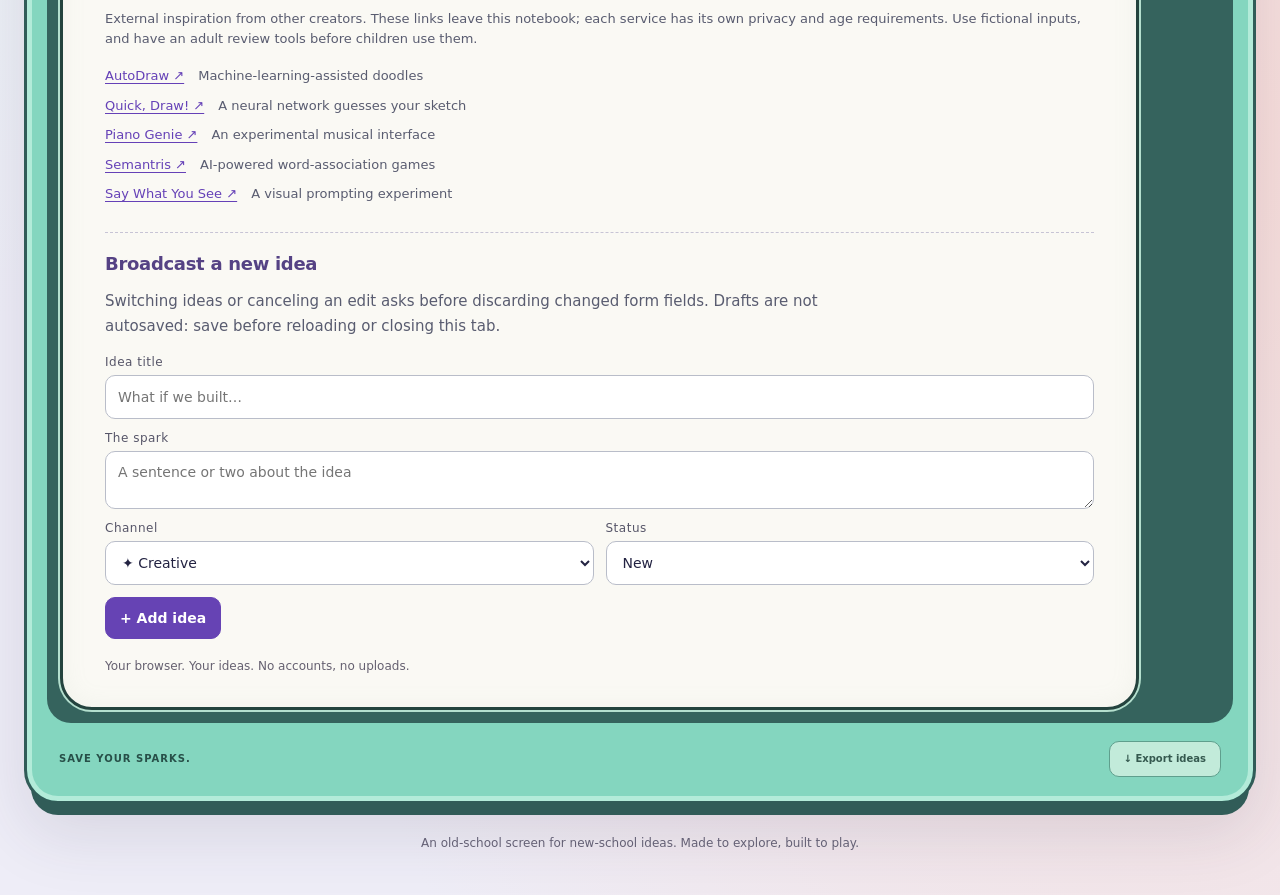
==== commit 2177ba6a: "Demonstrate when editing a draft invalidates its review" ====
--- a/index.html
+++ b/index.html
@@ -8,7 +8,7 @@
     <section class="screen" aria-label="IdeaVision television">
       <nav class="launcher" aria-label="Project navigation">
         <div class="launcher-top"><span class="launcher-label">YOUR CREATIVE CHANNELS</span><span id="project-count"></span></div>
-        <a class="explore-tab" href="#project=explore">✦ Explore Projects <span>52 sparks to build</span><b>↗</b></a>
+        <a class="explore-tab" href="#project=explore">✦ Explore Projects <span>53 sparks to build</span><b>↗</b></a>
         <a class="daily-insights-link" href="daily-insights/" target="_blank" rel="noopener noreferrer">Read Daily Insights ↗</a>
         <a class="daily-insights-link" href="vacations/" target="_blank" rel="noopener noreferrer">Explore Vacation Atlas ↗</a>
         <a class="daily-insights-link" href="fair-test.html" target="_blank" rel="noopener noreferrer">Try Fair Test Studio ↗</a>
@@ -57,9 +57,9 @@
       <footer>Your browser. Your ideas. No accounts, no uploads.</footer>
       </div>
       <div id="panel-explore" role="region" aria-label="Explore Projects" hidden>
-        <div class="broadcast"><span>CH 05 / THE POSSIBILITY CHANNEL</span><span>52 PROJECT CONCEPTS</span></div>
+        <div class="broadcast"><span>CH 05 / THE POSSIBILITY CHANNEL</span><span>53 PROJECT CONCEPTS</span></div>
         <div class="explore-hero"><div><h1>What will you<br><em>make next?</em></h1><p class="intro">Small experiments. Big curiosity. Pick a spark, remix it, and make it yours.</p></div><div class="signal-art" aria-hidden="true"><span>✦</span><b>PLAY<br>CREATE<br>REPEAT</b></div></div>
-        <p class="concept-note"><strong>Idea library, not 52 built apps.</strong> Each concept links to a real project or official building resource for inspiration. Our working tools are in Browse all projects above.</p>
+        <p class="concept-note"><strong>Idea library, not 53 built apps.</strong> Each concept links to a real project or official building resource for inspiration. Our working tools are in Browse all projects above.</p>
         <div class="explore-toolbar"><label>Find your next spark<input type="search" id="explore-search" placeholder="Try music, AI, space, focus…"></label><label>Build level<select id="explore-level"><option value="all">Any level</option><option>Beginner</option><option>Intermediate</option><option>Advanced</option></select></label></div>
         <div id="explore-categories" class="explore-categories" role="group" aria-label="Project categories"></div>
         <div class="explore-actions"><label class="saved-toggle"><input id="explore-saved" type="checkbox"> My saved sparks</label><button id="explore-surprise" type="button">✧ Surprise me</button><button id="explore-clear" type="button">Clear filters</button></div>
@@ -138,7 +138,7 @@
 <script src="brickword.js?v=1"></script>
 <script src="news.js?v=1"></script>
 <script src="pomodoro.js?v=1"></script>
-<script src="explore-data.js?v=3"></script>
+<script src="explore-data.js?v=4"></script>
 <script src="explore.js?v=1"></script>
 </body></html>
 
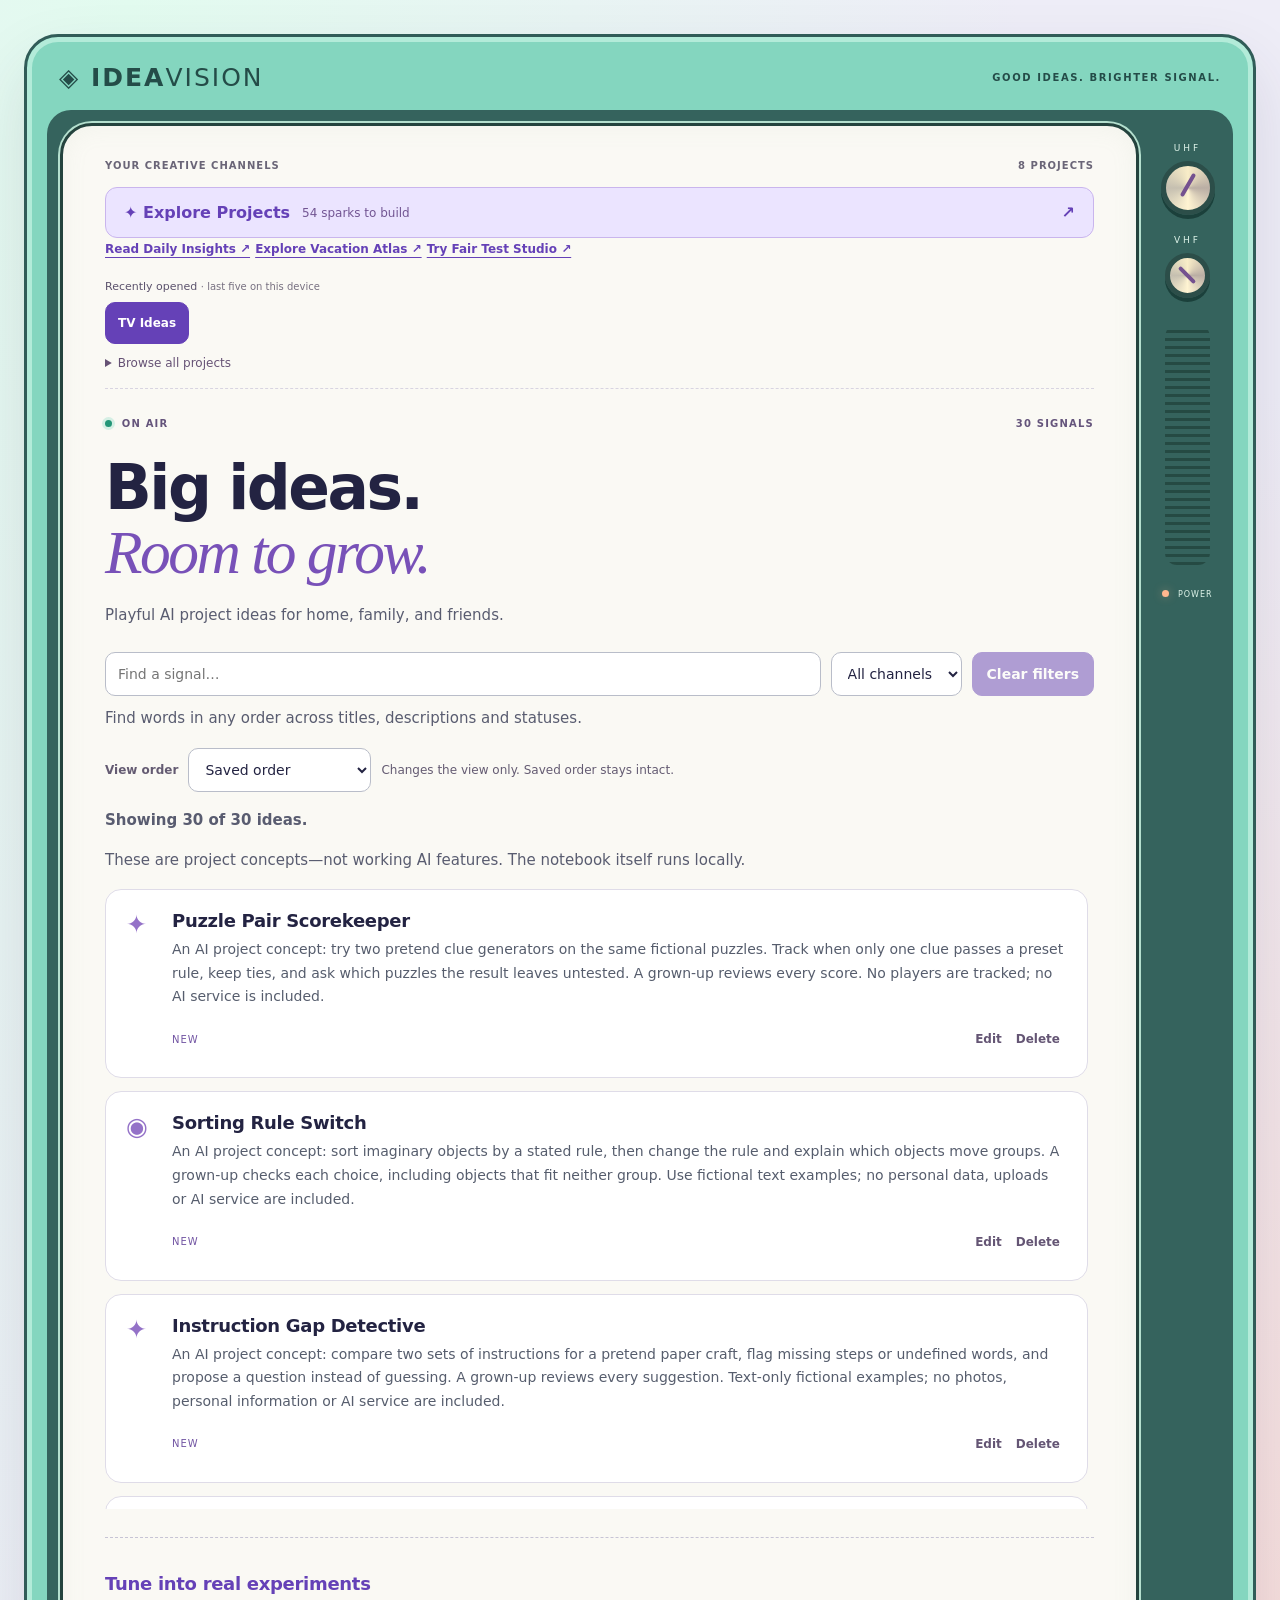
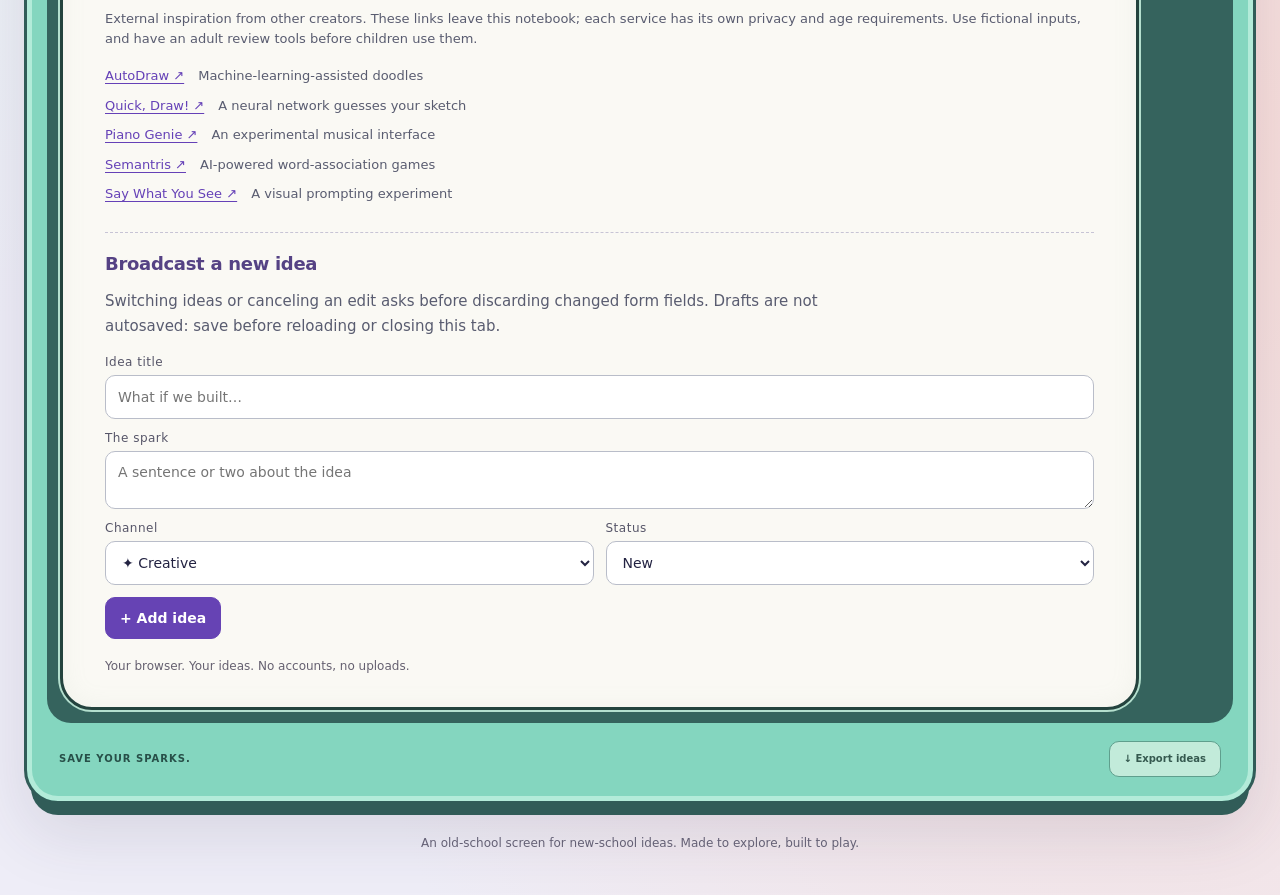
==== commit 805ef125: "Make Fair Test exercises discoverable from the project directory" ====
--- a/index.html
+++ b/index.html
@@ -8,7 +8,7 @@
     <section class="screen" aria-label="IdeaVision television">
       <nav class="launcher" aria-label="Project navigation">
         <div class="launcher-top"><span class="launcher-label">YOUR CREATIVE CHANNELS</span><span id="project-count"></span></div>
-        <a class="explore-tab" href="#project=explore">✦ Explore Projects <span>53 sparks to build</span><b>↗</b></a>
+        <a class="explore-tab" href="#project=explore">✦ Explore Projects <span>54 sparks to build</span><b>↗</b></a>
         <a class="daily-insights-link" href="daily-insights/" target="_blank" rel="noopener noreferrer">Read Daily Insights ↗</a>
         <a class="daily-insights-link" href="vacations/" target="_blank" rel="noopener noreferrer">Explore Vacation Atlas ↗</a>
         <a class="daily-insights-link" href="fair-test.html" target="_blank" rel="noopener noreferrer">Try Fair Test Studio ↗</a>
@@ -57,9 +57,9 @@
       <footer>Your browser. Your ideas. No accounts, no uploads.</footer>
       </div>
       <div id="panel-explore" role="region" aria-label="Explore Projects" hidden>
-        <div class="broadcast"><span>CH 05 / THE POSSIBILITY CHANNEL</span><span>53 PROJECT CONCEPTS</span></div>
+        <div class="broadcast"><span>CH 05 / THE POSSIBILITY CHANNEL</span><span>54 PROJECT CONCEPTS</span></div>
         <div class="explore-hero"><div><h1>What will you<br><em>make next?</em></h1><p class="intro">Small experiments. Big curiosity. Pick a spark, remix it, and make it yours.</p></div><div class="signal-art" aria-hidden="true"><span>✦</span><b>PLAY<br>CREATE<br>REPEAT</b></div></div>
-        <p class="concept-note"><strong>Idea library, not 53 built apps.</strong> Each concept links to a real project or official building resource for inspiration. Our working tools are in Browse all projects above.</p>
+        <p class="concept-note"><strong>Idea library, not 54 built apps.</strong> Each concept links to a real project or official building resource for inspiration. Our working tools are in Browse all projects above.</p>
         <div class="explore-toolbar"><label>Find your next spark<input type="search" id="explore-search" placeholder="Try music, AI, space, focus…"></label><label>Build level<select id="explore-level"><option value="all">Any level</option><option>Beginner</option><option>Intermediate</option><option>Advanced</option></select></label></div>
         <div id="explore-categories" class="explore-categories" role="group" aria-label="Project categories"></div>
         <div class="explore-actions"><label class="saved-toggle"><input id="explore-saved" type="checkbox"> My saved sparks</label><button id="explore-surprise" type="button">✧ Surprise me</button><button id="explore-clear" type="button">Clear filters</button></div>
@@ -132,13 +132,13 @@
 </main>
 <p class="caption">An old-school screen for new-school ideas. Made to explore, built to play.</p>
 <script src="app.js?v=20261120-pairs"></script>
-<script src="projects.js?v=20261113-6-vacation-atlas"></script>
+<script src="projects.js?v=20261124-alias"></script>
 <script src="navigation.js?v=2-explore"></script>
 <script src="channels.js?v=3-directory"></script>
 <script src="brickword.js?v=1"></script>
 <script src="news.js?v=1"></script>
 <script src="pomodoro.js?v=1"></script>
-<script src="explore-data.js?v=4"></script>
+<script src="explore-data.js?v=5"></script>
 <script src="explore.js?v=1"></script>
 </body></html>
 
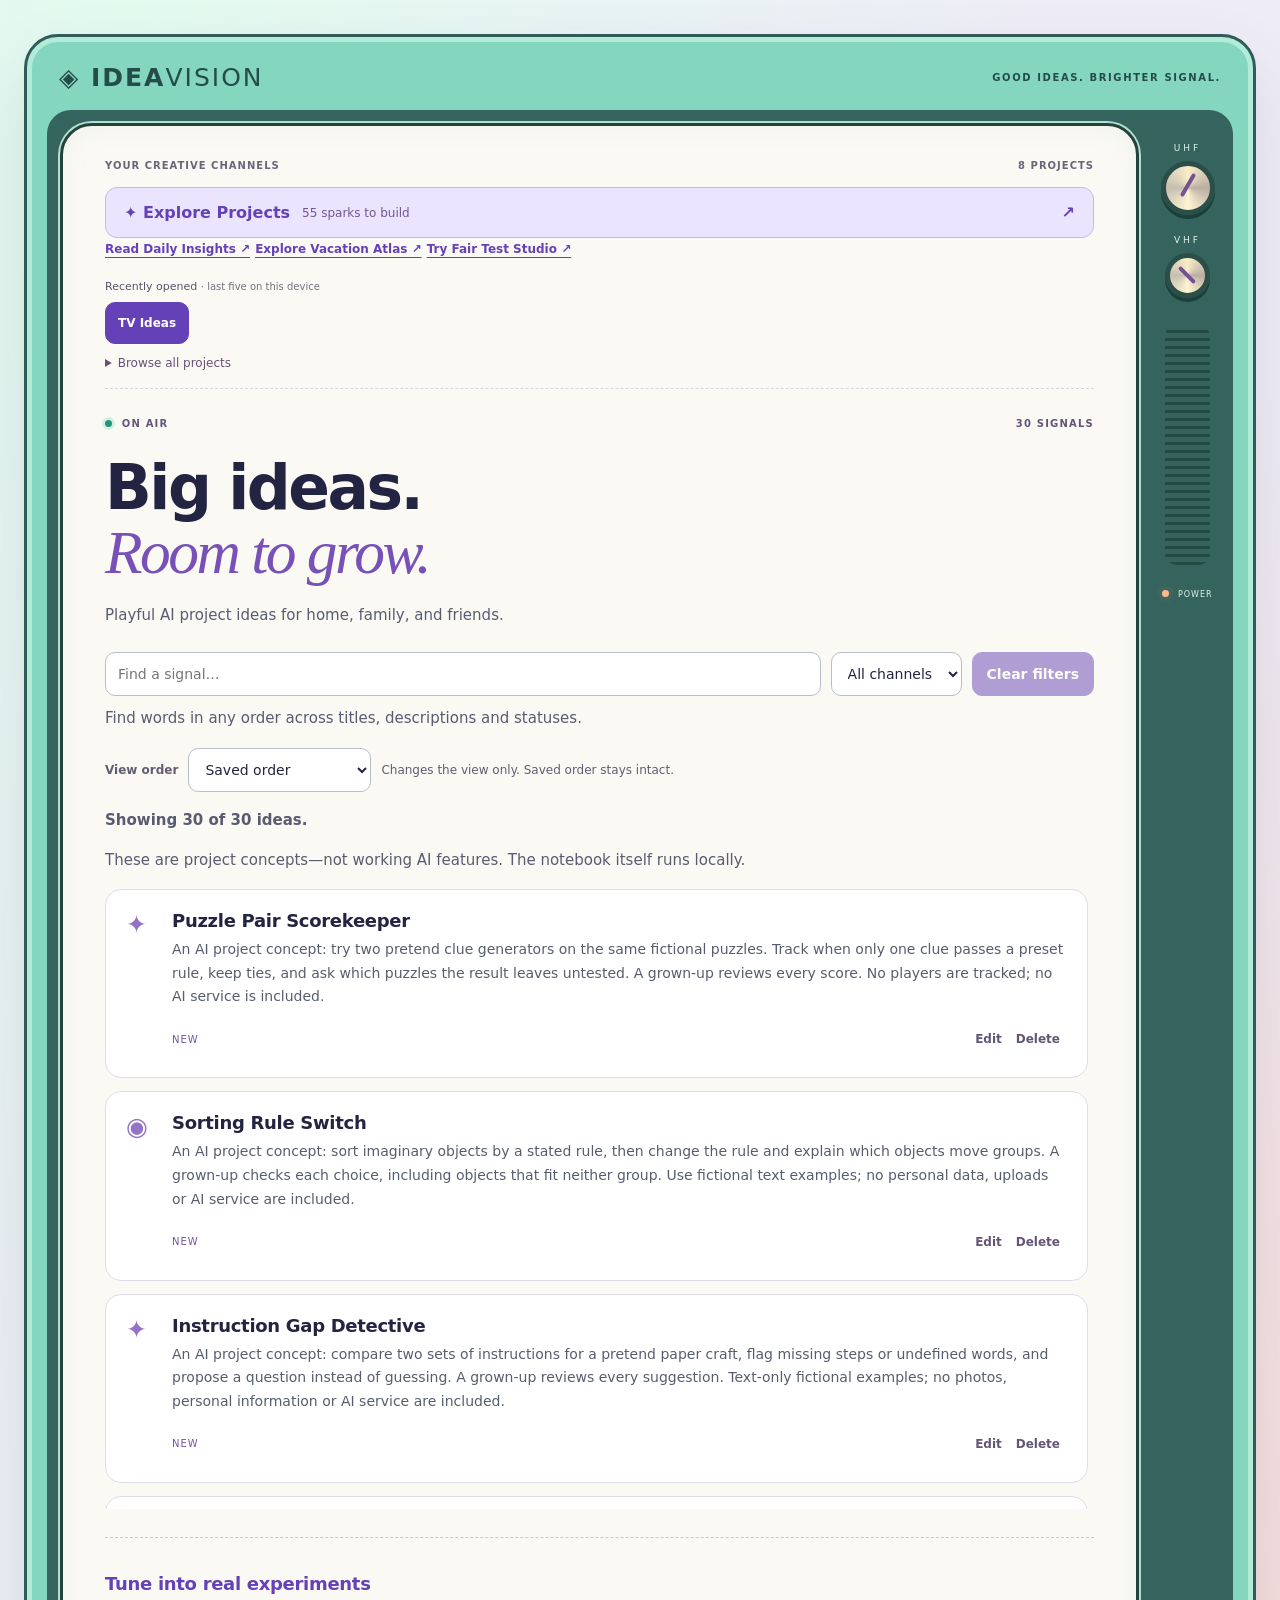
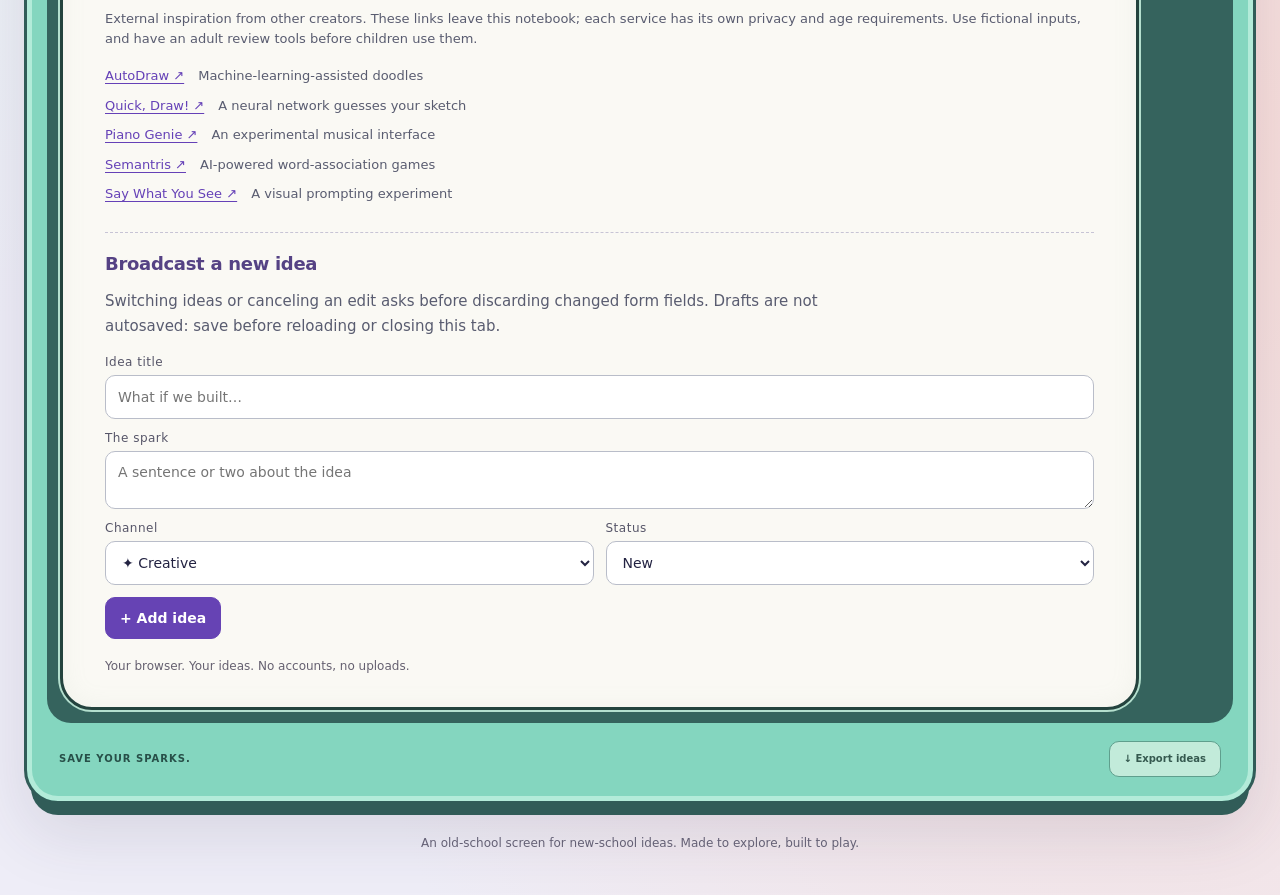
==== commit 3a17fe00: "Compare agent evaluations at a fixed case mix" ====
--- a/index.html
+++ b/index.html
@@ -8,7 +8,7 @@
     <section class="screen" aria-label="IdeaVision television">
       <nav class="launcher" aria-label="Project navigation">
         <div class="launcher-top"><span class="launcher-label">YOUR CREATIVE CHANNELS</span><span id="project-count"></span></div>
-        <a class="explore-tab" href="#project=explore">✦ Explore Projects <span>54 sparks to build</span><b>↗</b></a>
+        <a class="explore-tab" href="#project=explore">✦ Explore Projects <span>55 sparks to build</span><b>↗</b></a>
         <a class="daily-insights-link" href="daily-insights/" target="_blank" rel="noopener noreferrer">Read Daily Insights ↗</a>
         <a class="daily-insights-link" href="vacations/" target="_blank" rel="noopener noreferrer">Explore Vacation Atlas ↗</a>
         <a class="daily-insights-link" href="fair-test.html" target="_blank" rel="noopener noreferrer">Try Fair Test Studio ↗</a>
@@ -57,9 +57,9 @@
       <footer>Your browser. Your ideas. No accounts, no uploads.</footer>
       </div>
       <div id="panel-explore" role="region" aria-label="Explore Projects" hidden>
-        <div class="broadcast"><span>CH 05 / THE POSSIBILITY CHANNEL</span><span>54 PROJECT CONCEPTS</span></div>
+        <div class="broadcast"><span>CH 05 / THE POSSIBILITY CHANNEL</span><span>55 PROJECT CONCEPTS</span></div>
         <div class="explore-hero"><div><h1>What will you<br><em>make next?</em></h1><p class="intro">Small experiments. Big curiosity. Pick a spark, remix it, and make it yours.</p></div><div class="signal-art" aria-hidden="true"><span>✦</span><b>PLAY<br>CREATE<br>REPEAT</b></div></div>
-        <p class="concept-note"><strong>Idea library, not 54 built apps.</strong> Each concept links to a real project or official building resource for inspiration. Our working tools are in Browse all projects above.</p>
+        <p class="concept-note"><strong>Idea library, not 55 built apps.</strong> Each concept links to a real project or official building resource for inspiration. Our working tools are in Browse all projects above.</p>
         <div class="explore-toolbar"><label>Find your next spark<input type="search" id="explore-search" placeholder="Try music, AI, space, focus…"></label><label>Build level<select id="explore-level"><option value="all">Any level</option><option>Beginner</option><option>Intermediate</option><option>Advanced</option></select></label></div>
         <div id="explore-categories" class="explore-categories" role="group" aria-label="Project categories"></div>
         <div class="explore-actions"><label class="saved-toggle"><input id="explore-saved" type="checkbox"> My saved sparks</label><button id="explore-surprise" type="button">✧ Surprise me</button><button id="explore-clear" type="button">Clear filters</button></div>
@@ -132,13 +132,13 @@
 </main>
 <p class="caption">An old-school screen for new-school ideas. Made to explore, built to play.</p>
 <script src="app.js?v=20261120-pairs"></script>
-<script src="projects.js?v=20261124-alias"></script>
+<script src="projects.js?v=20261125-replay"></script>
 <script src="navigation.js?v=2-explore"></script>
 <script src="channels.js?v=3-directory"></script>
 <script src="brickword.js?v=1"></script>
 <script src="news.js?v=1"></script>
 <script src="pomodoro.js?v=1"></script>
-<script src="explore-data.js?v=5"></script>
+<script src="explore-data.js?v=6"></script>
 <script src="explore.js?v=1"></script>
 </body></html>
 
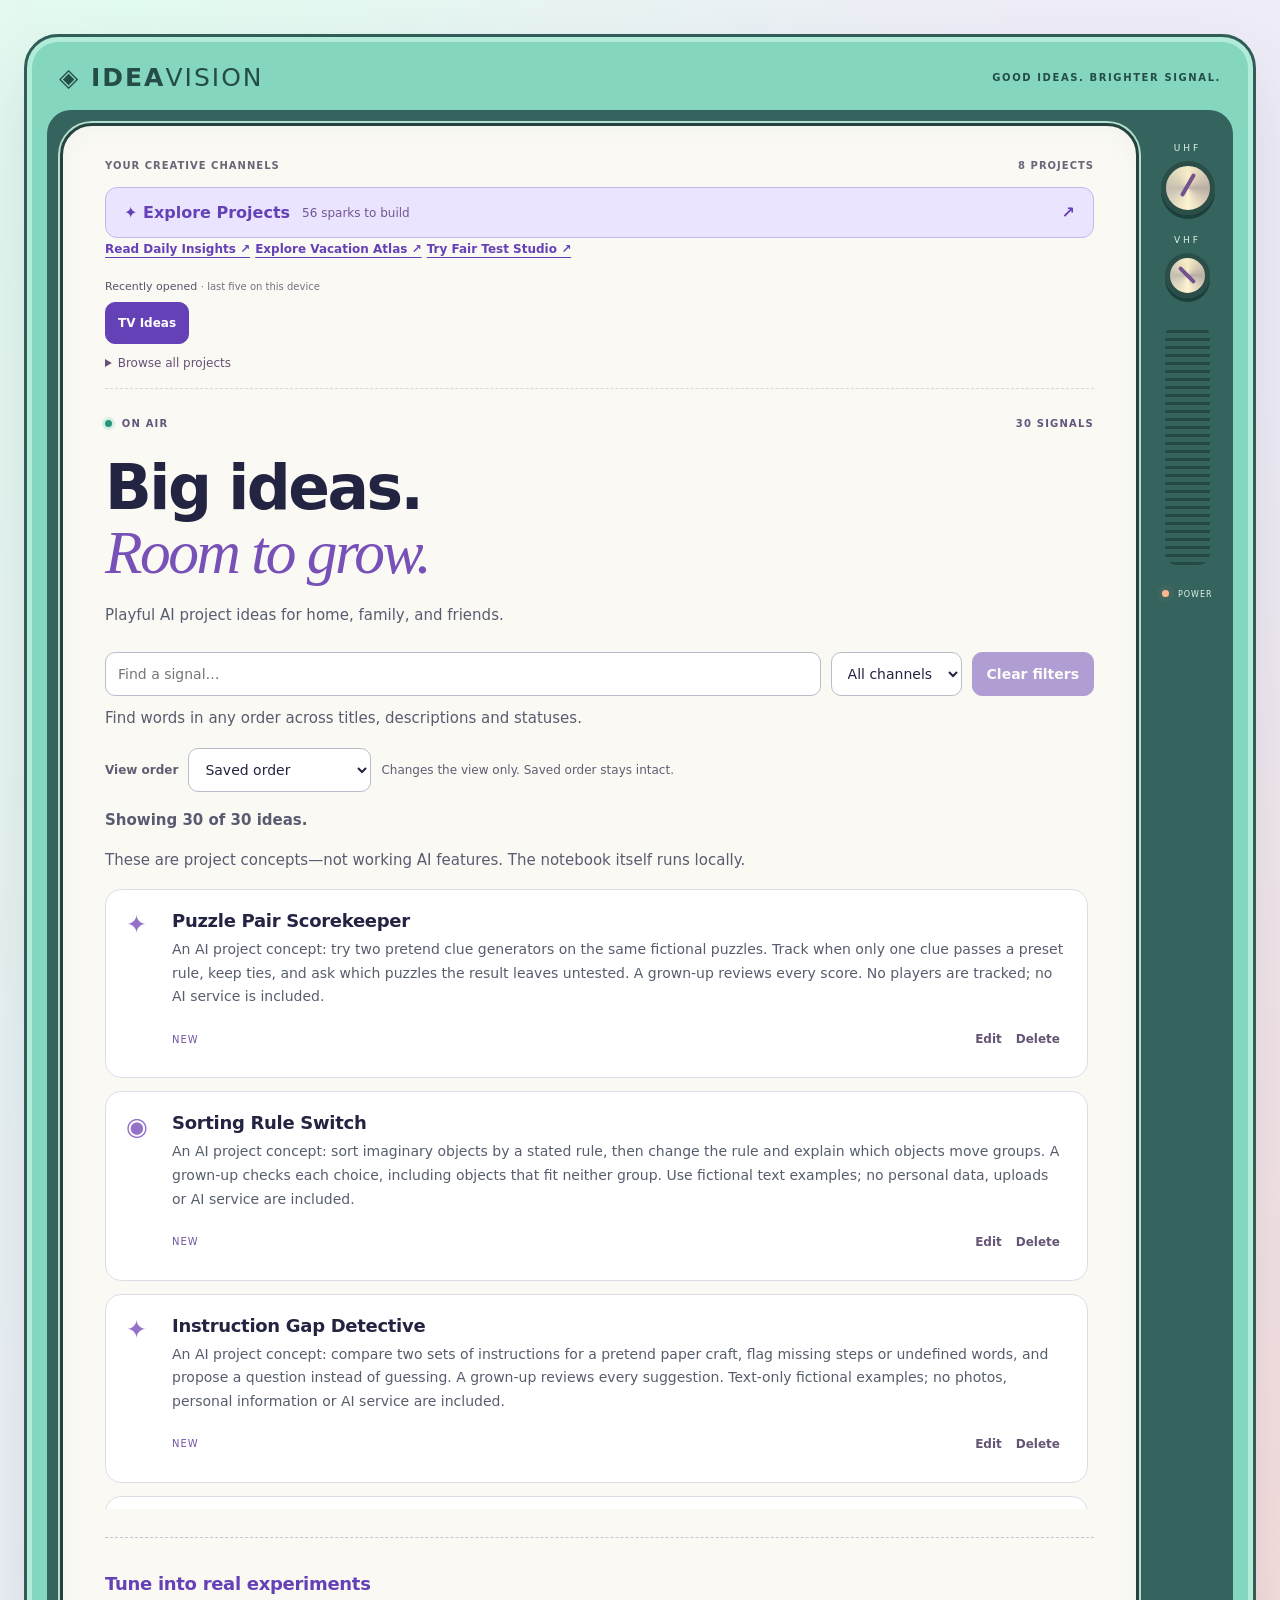
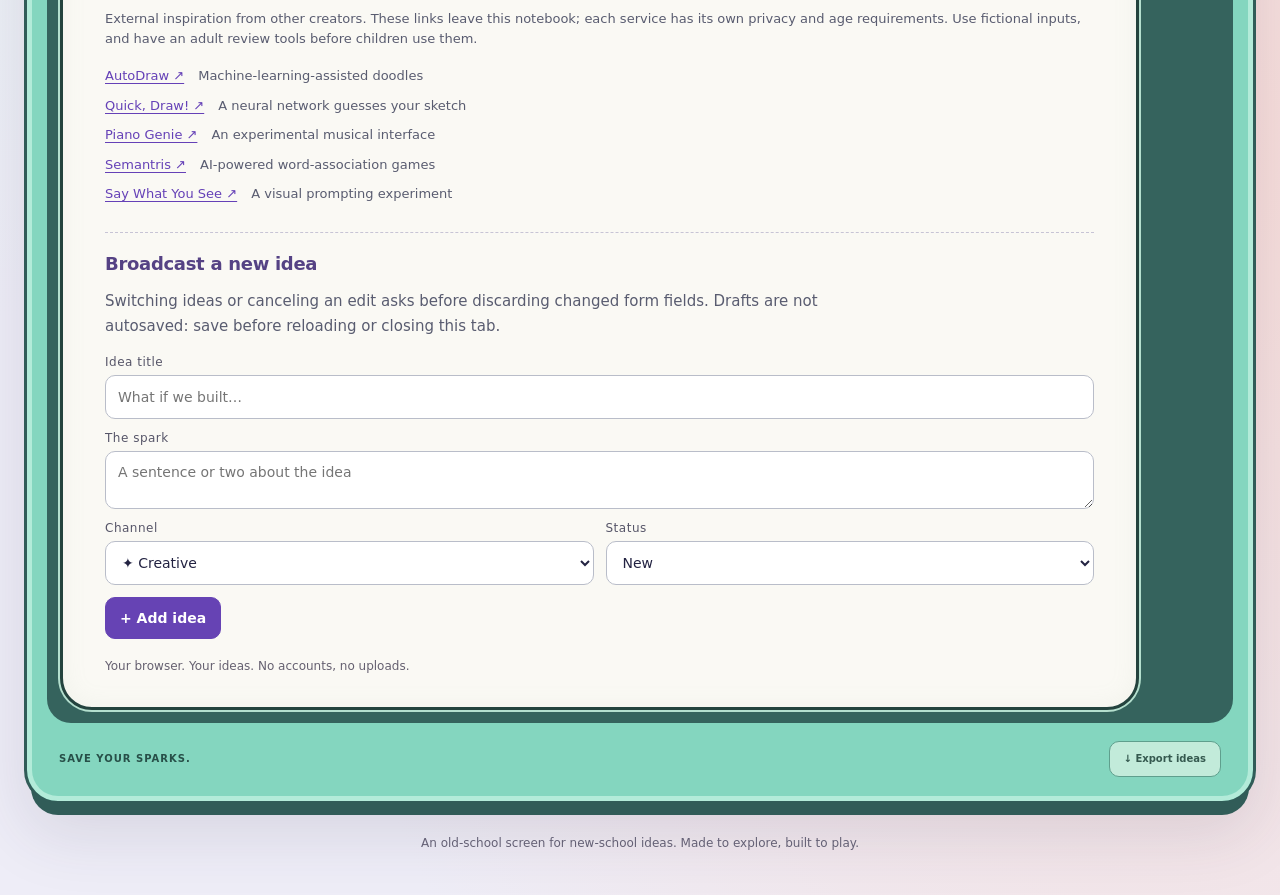
==== commit a98d5219: "Check delayed outcomes in Fair Test Studio" ====
--- a/index.html
+++ b/index.html
@@ -8,7 +8,7 @@
     <section class="screen" aria-label="IdeaVision television">
       <nav class="launcher" aria-label="Project navigation">
         <div class="launcher-top"><span class="launcher-label">YOUR CREATIVE CHANNELS</span><span id="project-count"></span></div>
-        <a class="explore-tab" href="#project=explore">✦ Explore Projects <span>55 sparks to build</span><b>↗</b></a>
+        <a class="explore-tab" href="#project=explore">✦ Explore Projects <span>56 sparks to build</span><b>↗</b></a>
         <a class="daily-insights-link" href="daily-insights/" target="_blank" rel="noopener noreferrer">Read Daily Insights ↗</a>
         <a class="daily-insights-link" href="vacations/" target="_blank" rel="noopener noreferrer">Explore Vacation Atlas ↗</a>
         <a class="daily-insights-link" href="fair-test.html" target="_blank" rel="noopener noreferrer">Try Fair Test Studio ↗</a>
@@ -57,9 +57,9 @@
       <footer>Your browser. Your ideas. No accounts, no uploads.</footer>
       </div>
       <div id="panel-explore" role="region" aria-label="Explore Projects" hidden>
-        <div class="broadcast"><span>CH 05 / THE POSSIBILITY CHANNEL</span><span>55 PROJECT CONCEPTS</span></div>
+        <div class="broadcast"><span>CH 05 / THE POSSIBILITY CHANNEL</span><span>56 PROJECT CONCEPTS</span></div>
         <div class="explore-hero"><div><h1>What will you<br><em>make next?</em></h1><p class="intro">Small experiments. Big curiosity. Pick a spark, remix it, and make it yours.</p></div><div class="signal-art" aria-hidden="true"><span>✦</span><b>PLAY<br>CREATE<br>REPEAT</b></div></div>
-        <p class="concept-note"><strong>Idea library, not 55 built apps.</strong> Each concept links to a real project or official building resource for inspiration. Our working tools are in Browse all projects above.</p>
+        <p class="concept-note"><strong>Idea library, not 56 built apps.</strong> Each concept links to a real project or official building resource for inspiration. Our working tools are in Browse all projects above.</p>
         <div class="explore-toolbar"><label>Find your next spark<input type="search" id="explore-search" placeholder="Try music, AI, space, focus…"></label><label>Build level<select id="explore-level"><option value="all">Any level</option><option>Beginner</option><option>Intermediate</option><option>Advanced</option></select></label></div>
         <div id="explore-categories" class="explore-categories" role="group" aria-label="Project categories"></div>
         <div class="explore-actions"><label class="saved-toggle"><input id="explore-saved" type="checkbox"> My saved sparks</label><button id="explore-surprise" type="button">✧ Surprise me</button><button id="explore-clear" type="button">Clear filters</button></div>
@@ -132,13 +132,13 @@
 </main>
 <p class="caption">An old-school screen for new-school ideas. Made to explore, built to play.</p>
 <script src="app.js?v=20261120-pairs"></script>
-<script src="projects.js?v=20261125-replay"></script>
+<script src="projects.js?v=20261125-delay"></script>
 <script src="navigation.js?v=2-explore"></script>
 <script src="channels.js?v=3-directory"></script>
 <script src="brickword.js?v=1"></script>
 <script src="news.js?v=1"></script>
 <script src="pomodoro.js?v=1"></script>
-<script src="explore-data.js?v=6"></script>
+<script src="explore-data.js?v=7"></script>
 <script src="explore.js?v=1"></script>
 </body></html>
 
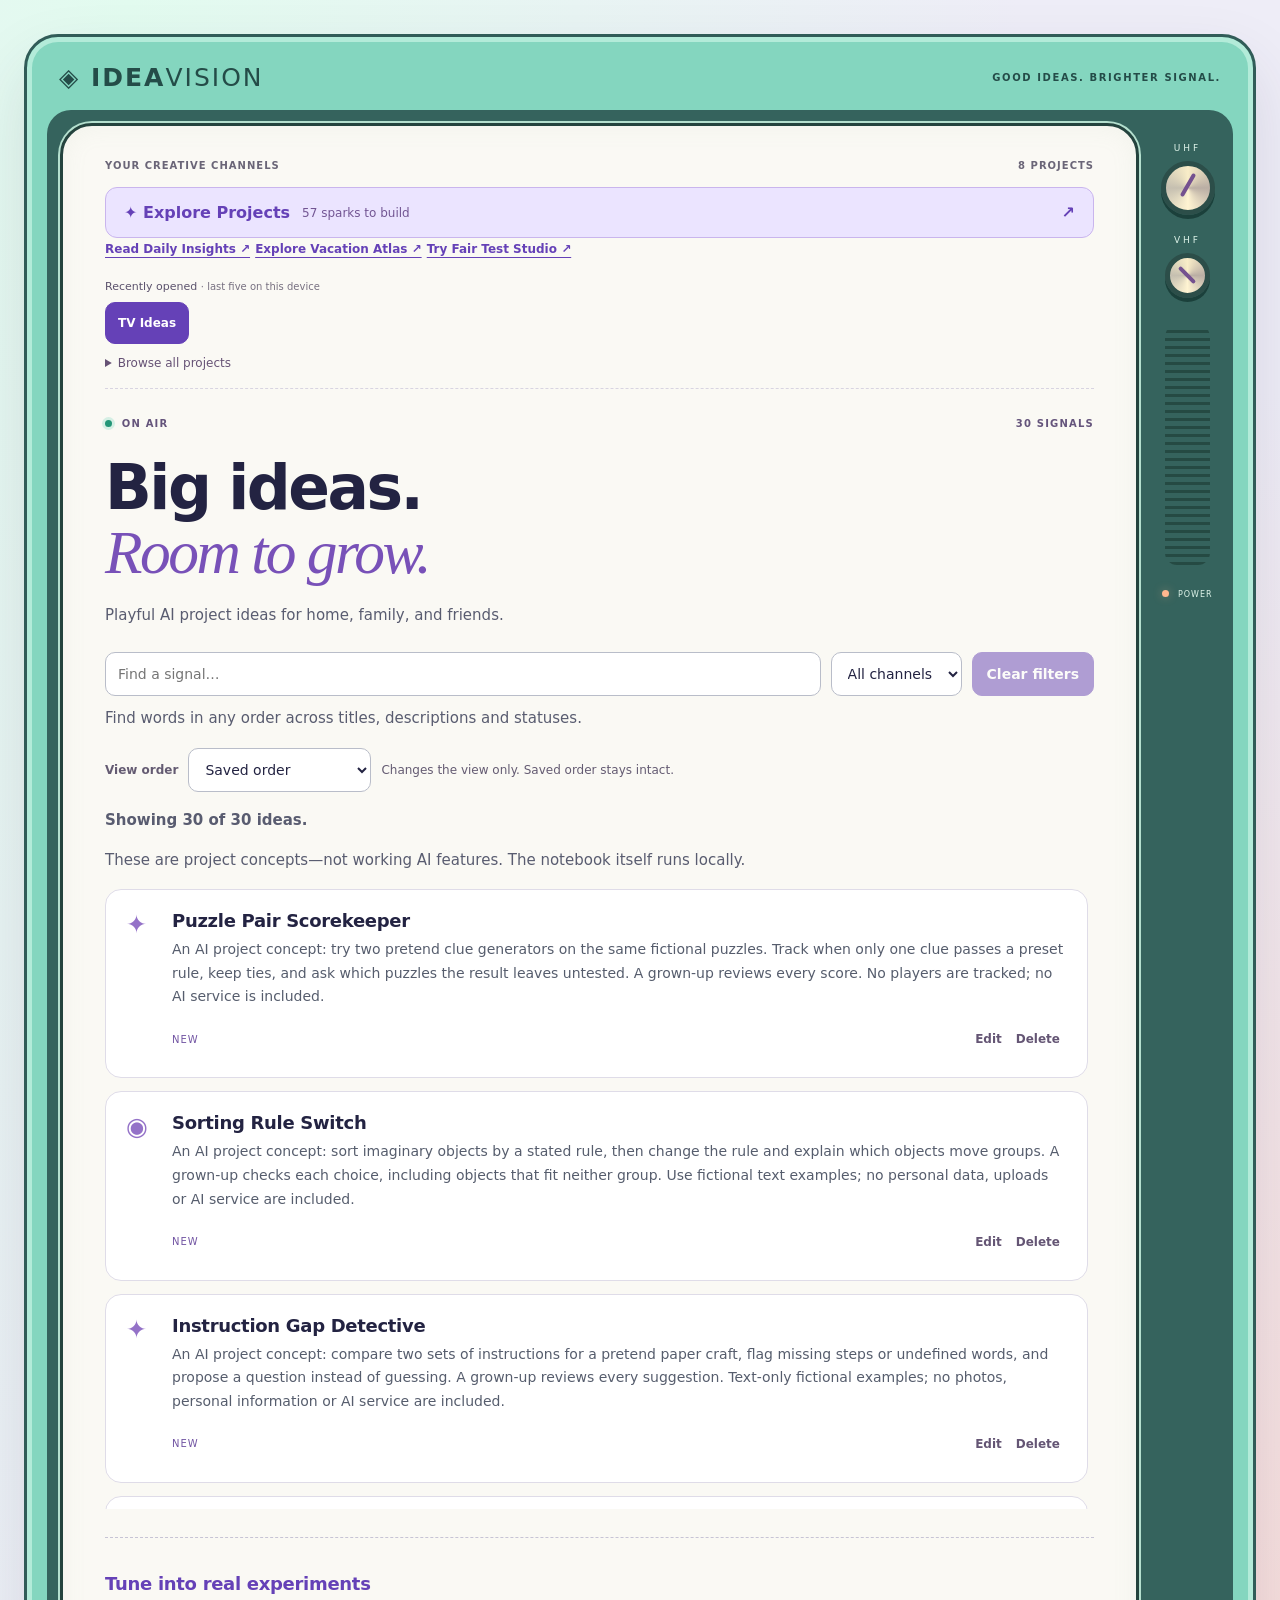
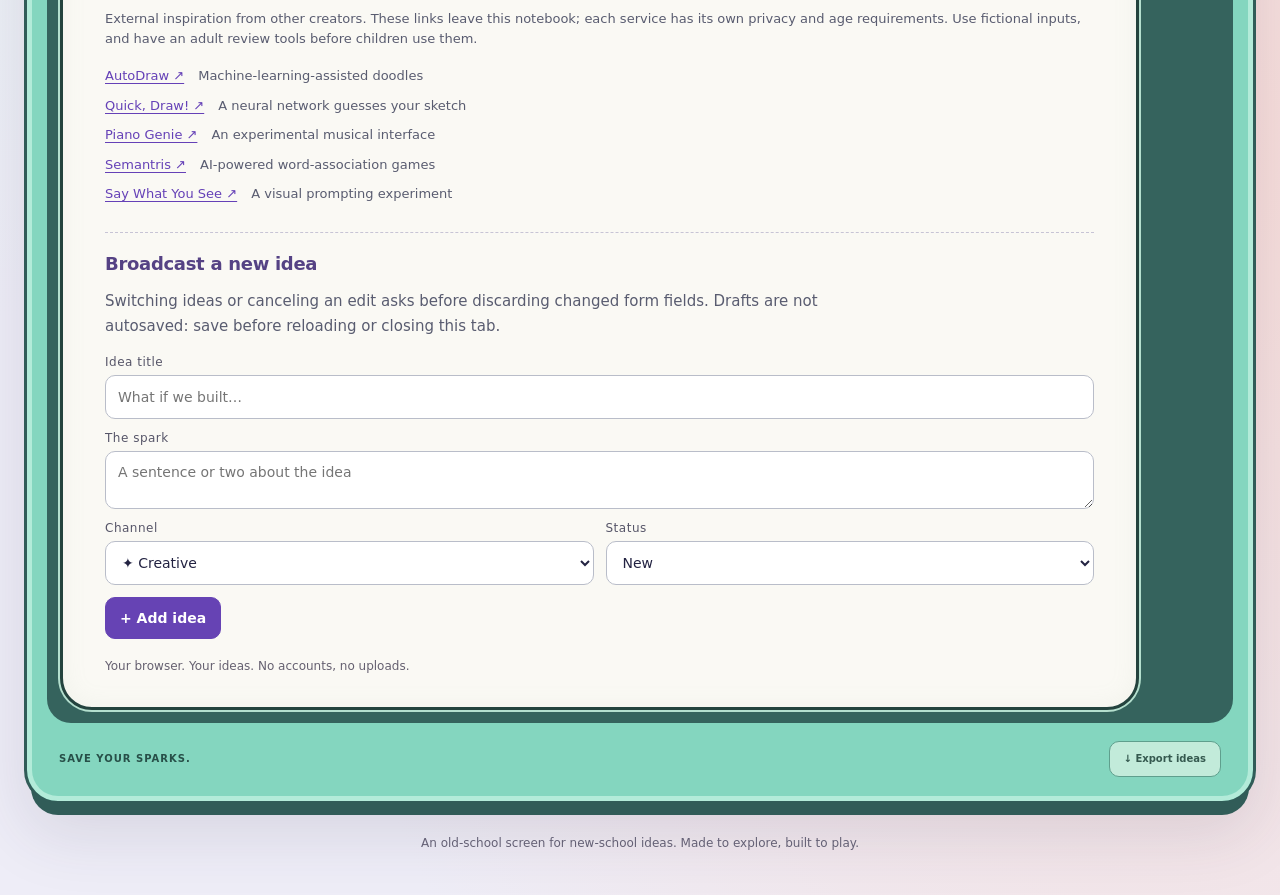
==== commit 9493d0f6: "Keep Explore keyboard focus and add Mirror Maze Caption Lab" ====
--- a/index.html
+++ b/index.html
@@ -8,7 +8,7 @@
     <section class="screen" aria-label="IdeaVision television">
       <nav class="launcher" aria-label="Project navigation">
         <div class="launcher-top"><span class="launcher-label">YOUR CREATIVE CHANNELS</span><span id="project-count"></span></div>
-        <a class="explore-tab" href="#project=explore">✦ Explore Projects <span>56 sparks to build</span><b>↗</b></a>
+        <a class="explore-tab" href="#project=explore">✦ Explore Projects <span>57 sparks to build</span><b>↗</b></a>
         <a class="daily-insights-link" href="daily-insights/" target="_blank" rel="noopener noreferrer">Read Daily Insights ↗</a>
         <a class="daily-insights-link" href="vacations/" target="_blank" rel="noopener noreferrer">Explore Vacation Atlas ↗</a>
         <a class="daily-insights-link" href="fair-test.html" target="_blank" rel="noopener noreferrer">Try Fair Test Studio ↗</a>
@@ -57,13 +57,13 @@
       <footer>Your browser. Your ideas. No accounts, no uploads.</footer>
       </div>
       <div id="panel-explore" role="region" aria-label="Explore Projects" hidden>
-        <div class="broadcast"><span>CH 05 / THE POSSIBILITY CHANNEL</span><span>56 PROJECT CONCEPTS</span></div>
+        <div class="broadcast"><span>CH 05 / THE POSSIBILITY CHANNEL</span><span>57 PROJECT CONCEPTS</span></div>
         <div class="explore-hero"><div><h1>What will you<br><em>make next?</em></h1><p class="intro">Small experiments. Big curiosity. Pick a spark, remix it, and make it yours.</p></div><div class="signal-art" aria-hidden="true"><span>✦</span><b>PLAY<br>CREATE<br>REPEAT</b></div></div>
-        <p class="concept-note"><strong>Idea library, not 56 built apps.</strong> Each concept links to a real project or official building resource for inspiration. Our working tools are in Browse all projects above.</p>
+        <p class="concept-note"><strong>Idea library, not 57 built apps.</strong> Each concept links to a real project or official building resource for inspiration. Our working tools are in Browse all projects above.</p>
         <div class="explore-toolbar"><label>Find your next spark<input type="search" id="explore-search" placeholder="Try music, AI, space, focus…"></label><label>Build level<select id="explore-level"><option value="all">Any level</option><option>Beginner</option><option>Intermediate</option><option>Advanced</option></select></label></div>
         <div id="explore-categories" class="explore-categories" role="group" aria-label="Project categories"></div>
         <div class="explore-actions"><label class="saved-toggle"><input id="explore-saved" type="checkbox"> My saved sparks</label><button id="explore-surprise" type="button">✧ Surprise me</button><button id="explore-clear" type="button">Clear filters</button></div>
-        <p id="explore-count" role="status" aria-live="polite"></p><p id="explore-message" role="status" aria-live="polite"></p>
+        <p id="explore-count" tabindex="-1" role="status" aria-live="polite"></p><p id="explore-message" role="status" aria-live="polite"></p>
         <div id="explore-grid" class="explore-grid"></div>
         <div class="explore-pagination"><button id="explore-prev" type="button">← Previous</button><span id="explore-page"></span><button id="explore-next" type="button">Next sparks →</button></div>
         <p class="intro explore-footnote">Save buttons remember favorites on this browser only. Inspiration links open other websites; no saved ideas are sent. Some concepts need APIs, models, hardware or paid services: check requirements before building. Difficulty and time are rough planning estimates, not promises. Use fictional data for experiments.</p>
--- a/style.css
+++ b/style.css
@@ -52,3 +52,6 @@
 /* Notebook search controls stay distinct from the editable idea form. */
 #clear-filters{white-space:nowrap;align-self:stretch}#clear-filters:disabled{cursor:default;opacity:.5}#search-help{margin-top:-8px}#search-results{font-weight:600}
 .notebook-view{display:flex;align-items:center;flex-wrap:wrap;gap:10px;font-size:12px;color:#645b72;margin:16px 0}.notebook-view label{font-weight:650}.notebook-view select{width:auto;max-width:100%;min-width:170px}.notebook-view span{flex:1;min-width:180px;line-height:1.5}@media(max-width:700px){.notebook-view span{flex-basis:100%;min-width:0}}
+
+/* Explore moves focus to the results summary after explicit pagination. */
+#explore-count:focus{outline:2px solid #6443a6;outline-offset:4px;}
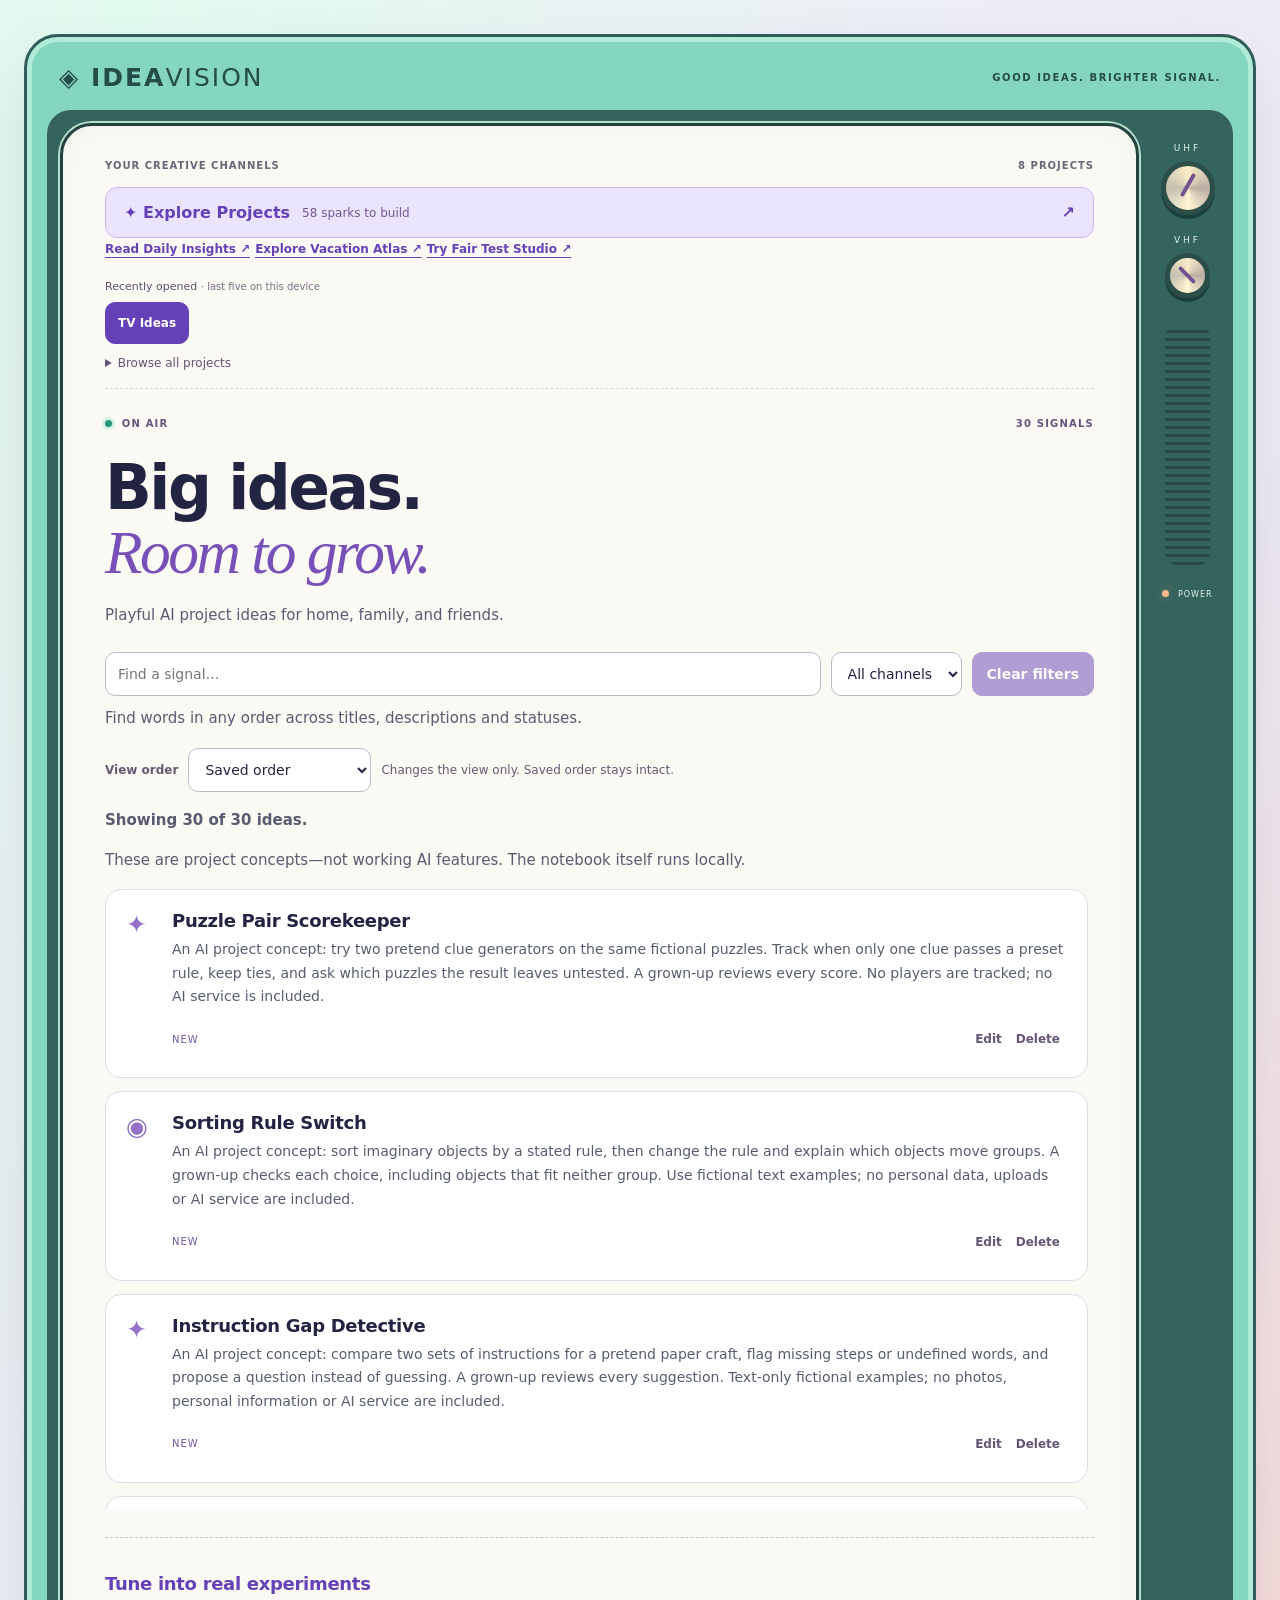
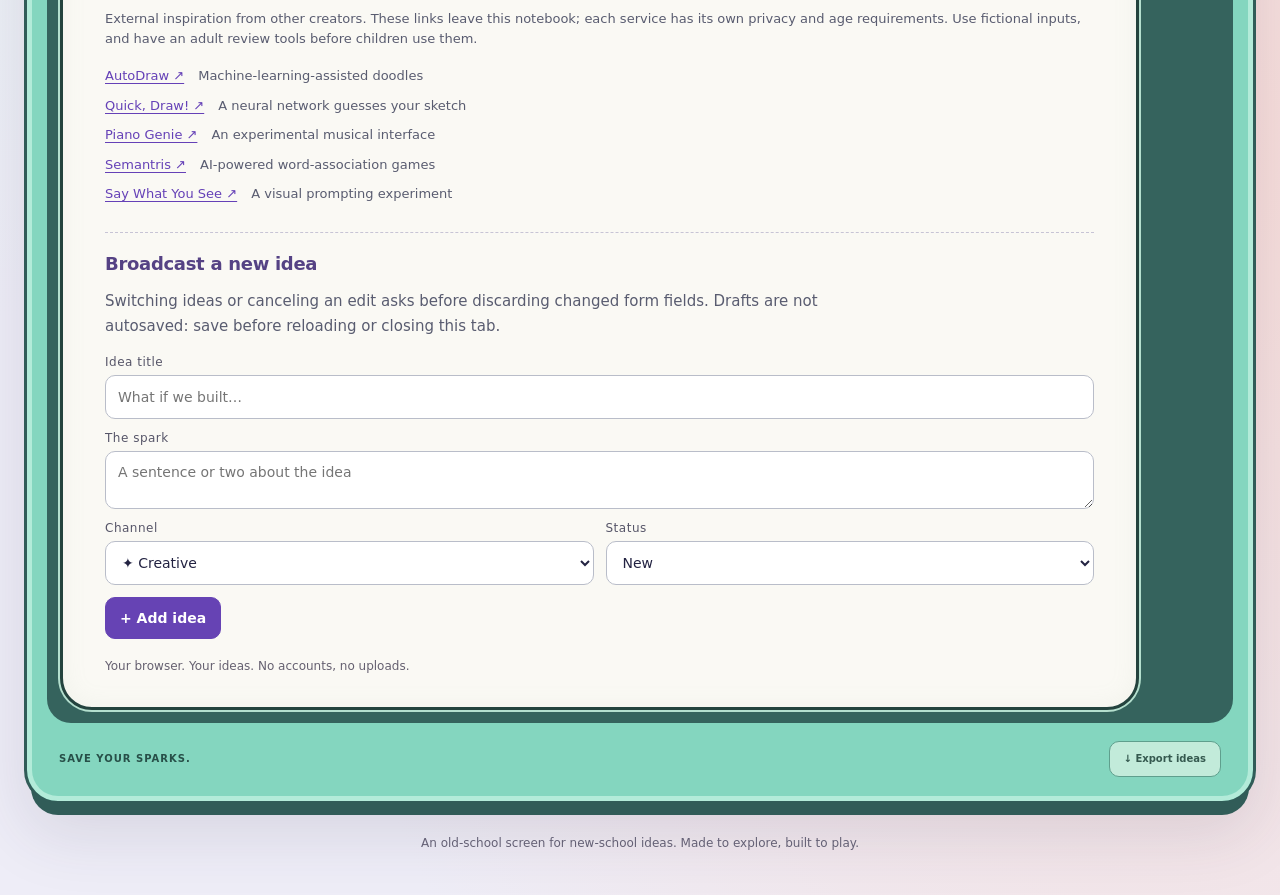
==== commit 2b7c8a97: "Score mirrored caption claims separately in Fair Test Studio" ====
--- a/index.html
+++ b/index.html
@@ -8,7 +8,7 @@
     <section class="screen" aria-label="IdeaVision television">
       <nav class="launcher" aria-label="Project navigation">
         <div class="launcher-top"><span class="launcher-label">YOUR CREATIVE CHANNELS</span><span id="project-count"></span></div>
-        <a class="explore-tab" href="#project=explore">✦ Explore Projects <span>57 sparks to build</span><b>↗</b></a>
+        <a class="explore-tab" href="#project=explore">✦ Explore Projects <span>58 sparks to build</span><b>↗</b></a>
         <a class="daily-insights-link" href="daily-insights/" target="_blank" rel="noopener noreferrer">Read Daily Insights ↗</a>
         <a class="daily-insights-link" href="vacations/" target="_blank" rel="noopener noreferrer">Explore Vacation Atlas ↗</a>
         <a class="daily-insights-link" href="fair-test.html" target="_blank" rel="noopener noreferrer">Try Fair Test Studio ↗</a>
@@ -132,13 +132,13 @@
 </main>
 <p class="caption">An old-school screen for new-school ideas. Made to explore, built to play.</p>
 <script src="app.js?v=20261120-pairs"></script>
-<script src="projects.js?v=20261125-delay"></script>
+<script src="projects.js?v=20261127-mirror"></script>
 <script src="navigation.js?v=2-explore"></script>
 <script src="channels.js?v=3-directory"></script>
 <script src="brickword.js?v=1"></script>
 <script src="news.js?v=1"></script>
 <script src="pomodoro.js?v=1"></script>
-<script src="explore-data.js?v=7"></script>
+<script src="explore-data.js?v=8"></script>
 <script src="explore.js?v=1"></script>
 </body></html>
 
